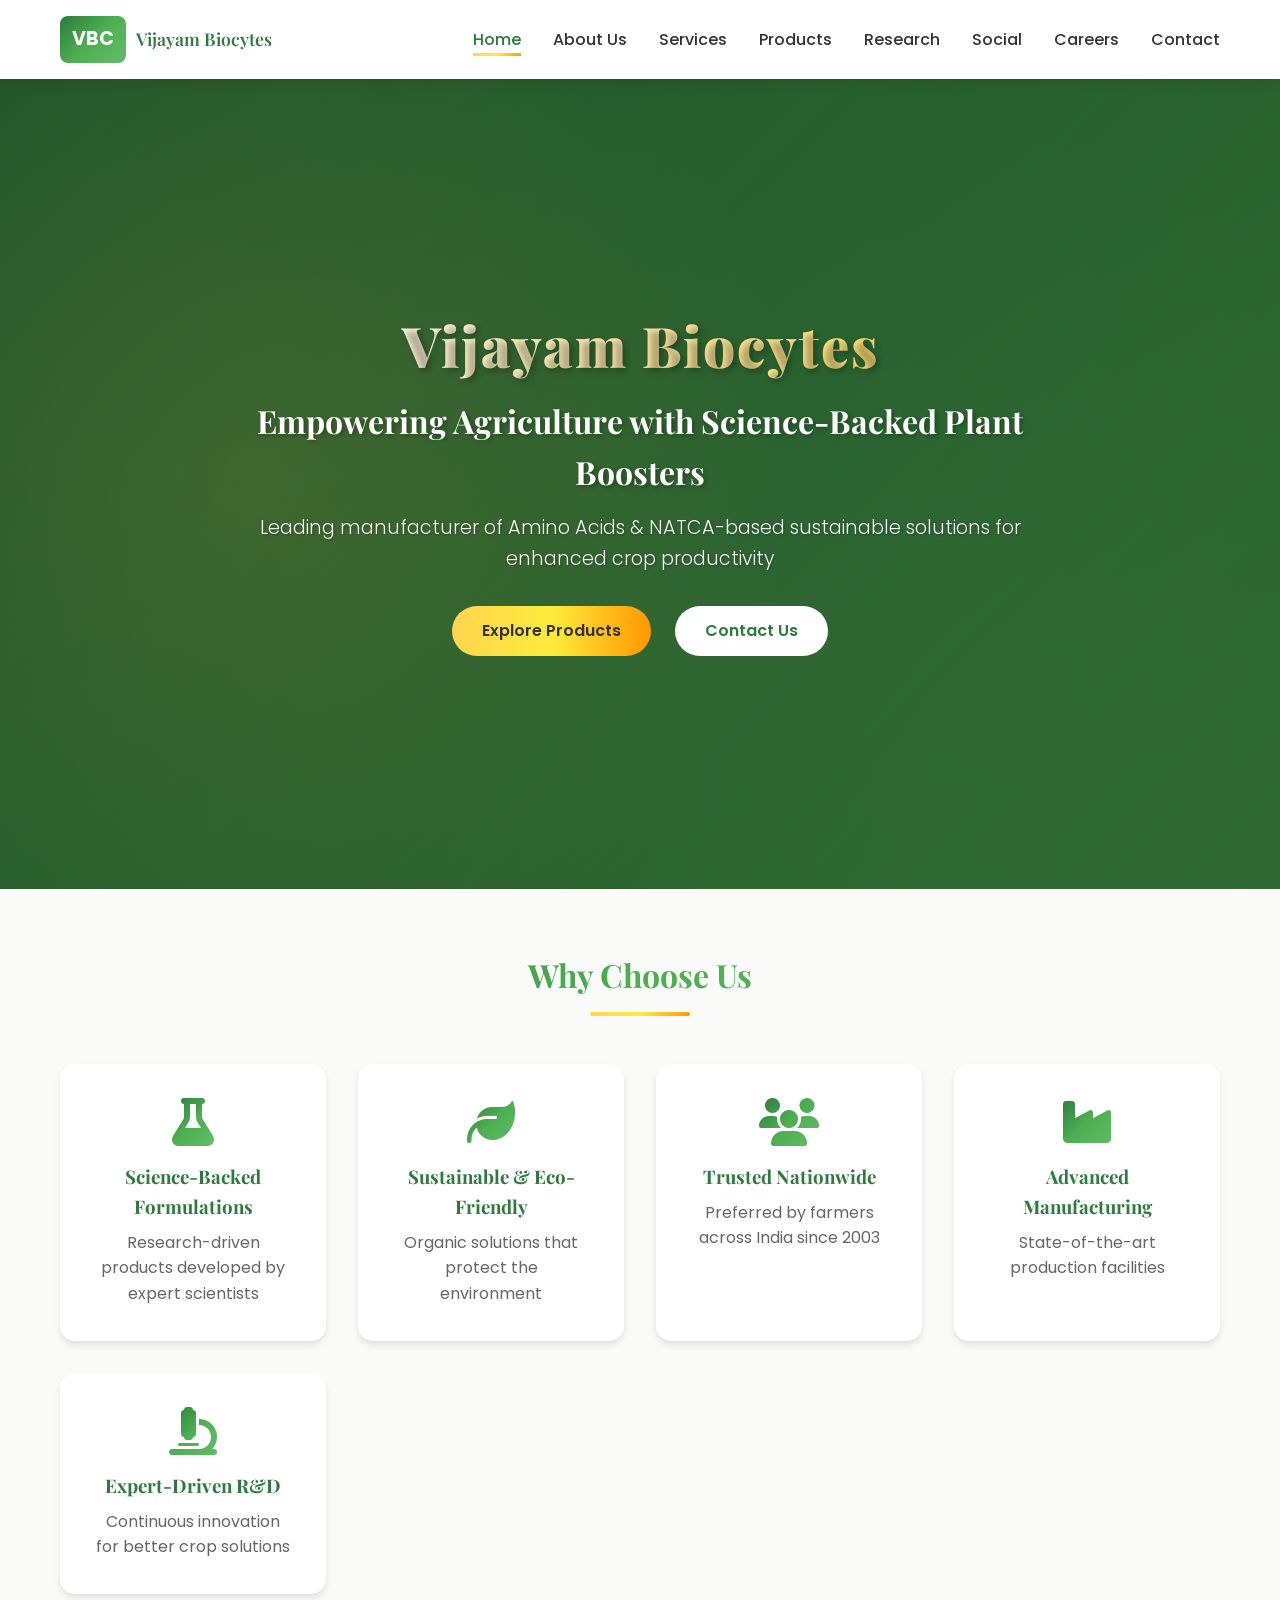
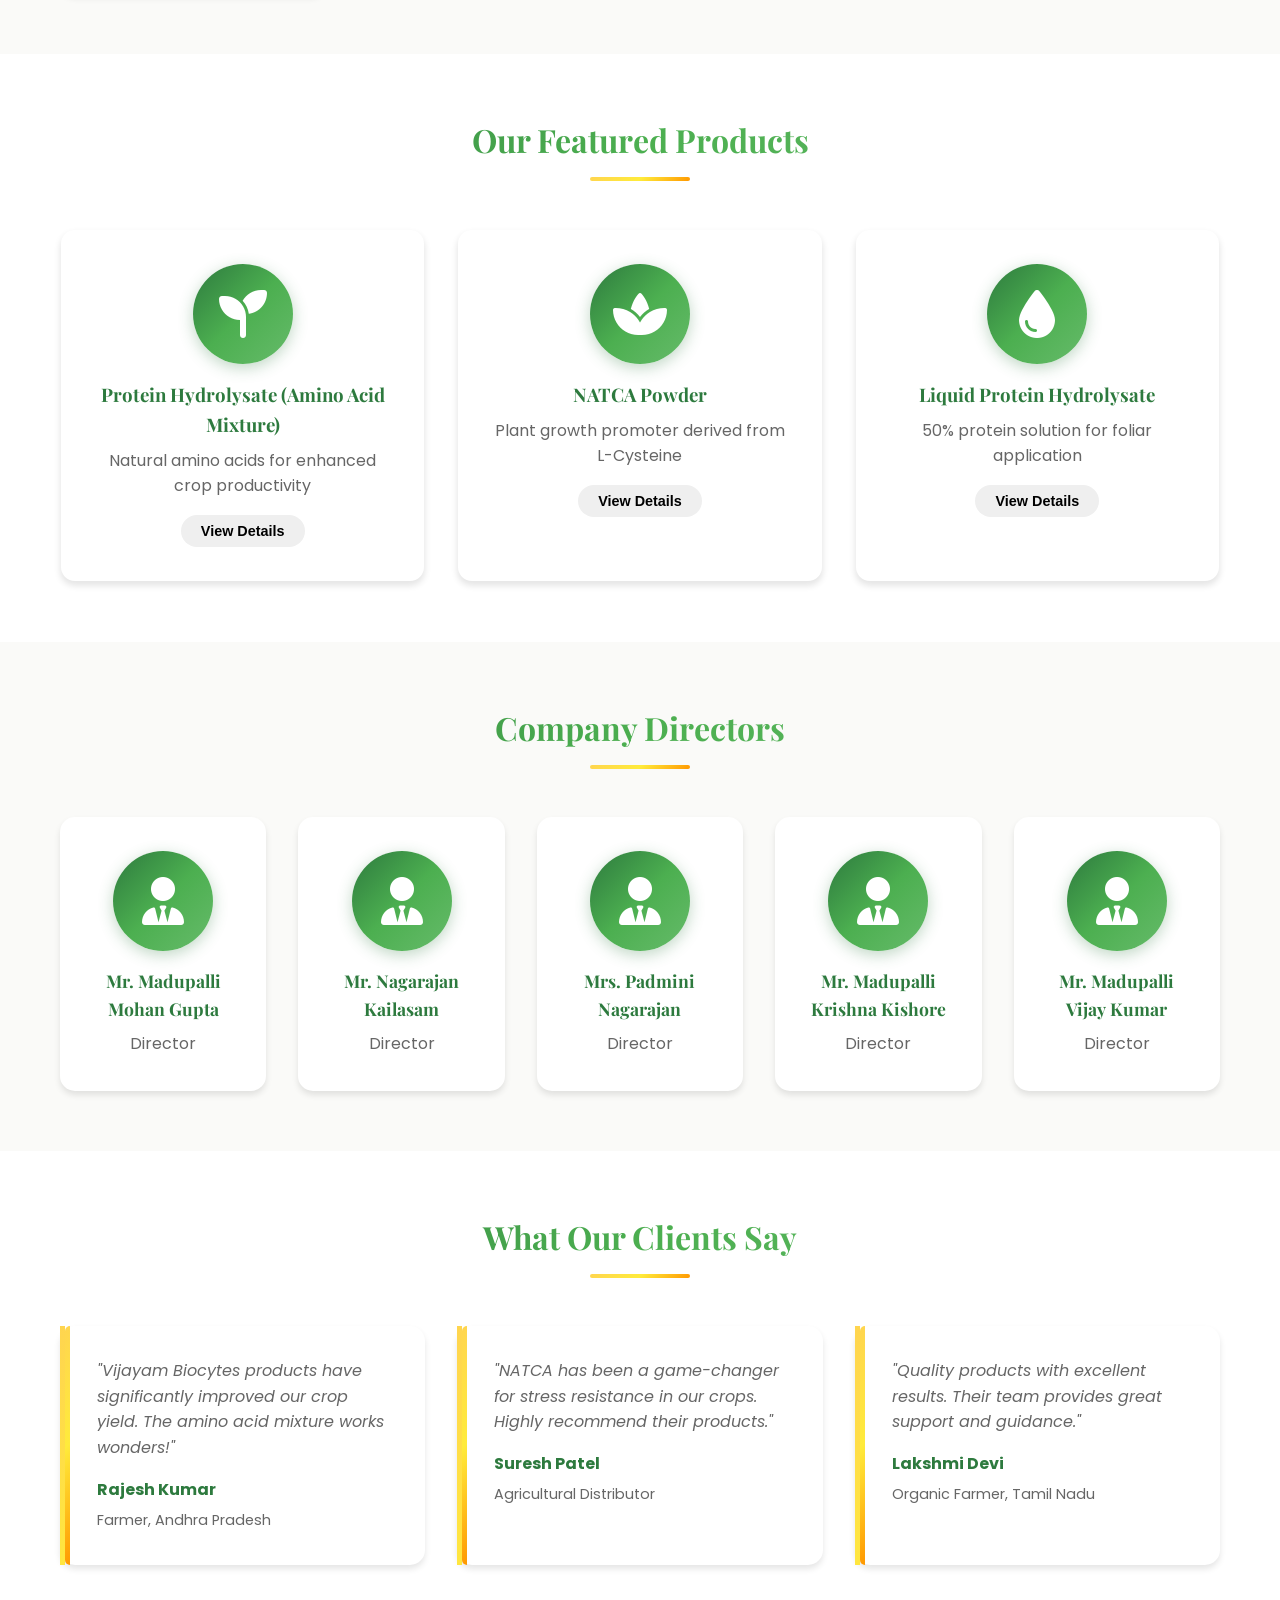
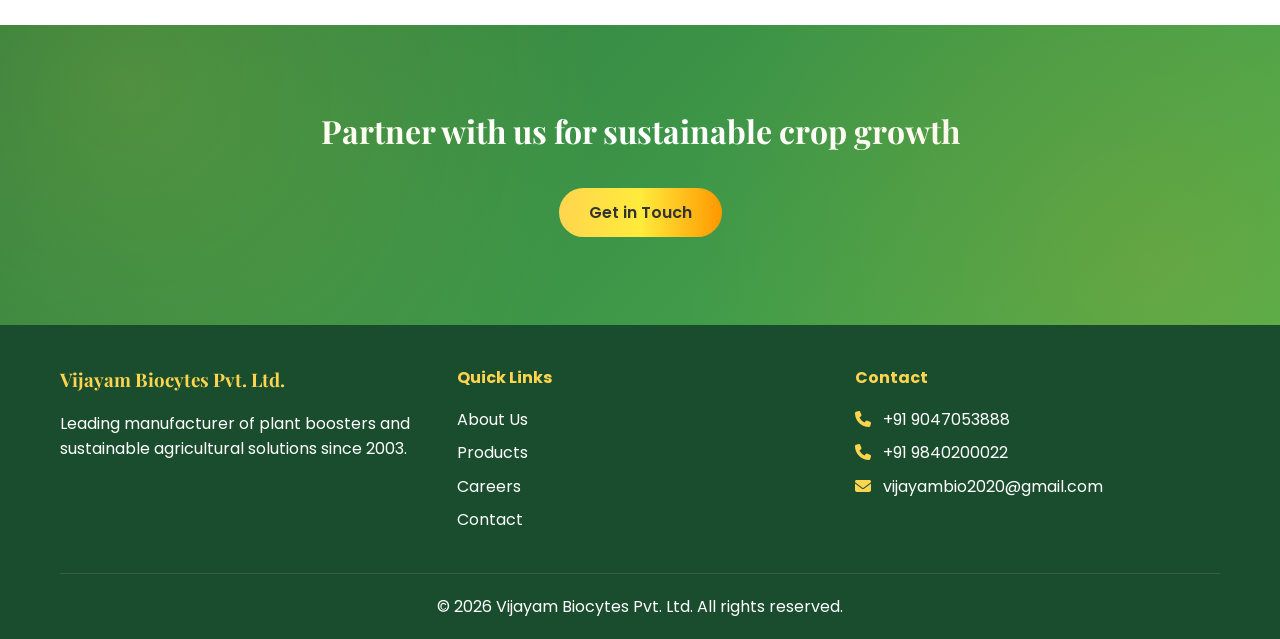
==== index.html @ c3f7f52c "first commit" ====
<!DOCTYPE html>
<html lang="en">
<head>
    <meta charset="UTF-8">
    <meta name="viewport" content="width=device-width, initial-scale=1.0">
    <title>Vijayam Biocytes Pvt. Ltd. - Plant Boosters & Sustainable Agriculture</title>
    <link rel="preconnect" href="https://fonts.googleapis.com">
    <link rel="preconnect" href="https://fonts.gstatic.com" crossorigin>
    <link href="https://fonts.googleapis.com/css2?family=Playfair+Display:wght@700;900&family=Poppins:wght@300;400;500;600;700&display=swap" rel="stylesheet">
    <link rel="stylesheet" href="styles.css">
    <link rel="stylesheet" href="https://cdnjs.cloudflare.com/ajax/libs/font-awesome/6.4.0/css/all.min.css">
</head>
<body>
    <!-- Navigation -->
    <nav class="navbar">
        <div class="container">
            <div class="nav-brand">
                <span class="logo">VBC</span>
                <span class="brand-name">Vijayam Biocytes</span>
            </div>
            <button class="nav-toggle" id="navToggle">
                <i class="fas fa-bars"></i>
            </button>
            <ul class="nav-menu" id="navMenu">
                <li><a href="index.html" class="active">Home</a></li>
                <li><a href="about.html">About Us</a></li>
                <li><a href="services.html">Services</a></li>
                <li><a href="products.html">Products</a></li>
                <li><a href="research.html">Research</a></li>
                <li><a href="social.html">Social</a></li>
                <li><a href="careers.html">Careers</a></li>
                <li><a href="contact.html">Contact</a></li>
            </ul>
        </div>
    </nav>

    <!-- Hero Section -->
    <section class="hero">
        <div class="hero-slider">
            <div class="hero-slide active" style="background-image: url('https://images.unsplash.com/photo-1625246333195-78d9c38ad449?w=1920&q=80');"></div>
            <div class="hero-slide" style="background-image: url('https://images.unsplash.com/photo-1574943320219-553eb213f72d?w=1920&q=80');"></div>
            <div class="hero-slide" style="background-image: url('https://images.unsplash.com/photo-1464226184884-fa280b87c399?w=1920&q=80');"></div>
        </div>
        <div class="hero-overlay"></div>
        <div class="container hero-container">
            <div class="hero-content">
                <h1 class="hero-title">Vijayam Biocytes</h1>
                <h2 class="hero-subtitle">Empowering Agriculture with Science-Backed Plant Boosters</h2>
                <p class="hero-description">Leading manufacturer of Amino Acids & NATCA-based sustainable solutions for enhanced crop productivity</p>
                <div class="hero-buttons">
                    <a href="products.html" class="btn btn-primary">Explore Products</a>
                    <a href="contact.html" class="btn btn-secondary">Contact Us</a>
                </div>
            </div>
        </div>
    </section>

    <!-- Why Choose Us -->
    <section class="why-choose">
        <div class="container">
            <h2 class="section-title">Why Choose Us</h2>
            <div class="cards-grid">
                <div class="card">
                    <i class="fas fa-flask icon"></i>
                    <h3>Science-Backed Formulations</h3>
                    <p>Research-driven products developed by expert scientists</p>
                </div>
                <div class="card">
                    <i class="fas fa-leaf icon"></i>
                    <h3>Sustainable & Eco-Friendly</h3>
                    <p>Organic solutions that protect the environment</p>
                </div>
                <div class="card">
                    <i class="fas fa-users icon"></i>
                    <h3>Trusted Nationwide</h3>
                    <p>Preferred by farmers across India since 2003</p>
                </div>
                <div class="card">
                    <i class="fas fa-industry icon"></i>
                    <h3>Advanced Manufacturing</h3>
                    <p>State-of-the-art production facilities</p>
                </div>
                <div class="card">
                    <i class="fas fa-microscope icon"></i>
                    <h3>Expert-Driven R&D</h3>
                    <p>Continuous innovation for better crop solutions</p>
                </div>
            </div>
        </div>
    </section>

    <!-- Featured Products -->
    <section class="products-section">
        <div class="container">
            <h2 class="section-title">Our Featured Products</h2>
            <div class="products-grid">
                <div class="product-card" onclick="openModal('product1')">
                    <div class="product-image">
                        <i class="fas fa-seedling"></i>
                    </div>
                    <h3>Protein Hydrolysate (Amino Acid Mixture)</h3>
                    <p>Natural amino acids for enhanced crop productivity</p>
                    <button class="btn btn-small">View Details</button>
                </div>
                <div class="product-card" onclick="openModal('product2')">
                    <div class="product-image">
                        <i class="fas fa-spa"></i>
                    </div>
                    <h3>NATCA Powder</h3>
                    <p>Plant growth promoter derived from L-Cysteine</p>
                    <button class="btn btn-small">View Details</button>
                </div>
                <div class="product-card" onclick="openModal('product3')">
                    <div class="product-image">
                        <i class="fas fa-tint"></i>
                    </div>
                    <h3>Liquid Protein Hydrolysate</h3>
                    <p>50% protein solution for foliar application</p>
                    <button class="btn btn-small">View Details</button>
                </div>
            </div>
        </div>
    </section>

    <!-- Directors -->
    <section class="directors-section">
        <div class="container">
            <h2 class="section-title">Company Directors</h2>
            <div class="directors-grid">
                <div class="director-card">
                    <div class="director-image">
                        <i class="fas fa-user-tie"></i>
                    </div>
                    <h3>Mr. Madupalli Mohan Gupta</h3>
                    <p>Director</p>
                </div>
                <div class="director-card">
                    <div class="director-image">
                        <i class="fas fa-user-tie"></i>
                    </div>
                    <h3>Mr. Nagarajan Kailasam</h3>
                    <p>Director</p>
                </div>
                <div class="director-card">
                    <div class="director-image">
                        <i class="fas fa-user-tie"></i>
                    </div>
                    <h3>Mrs. Padmini Nagarajan</h3>
                    <p>Director</p>
                </div>
                <div class="director-card">
                    <div class="director-image">
                        <i class="fas fa-user-tie"></i>
                    </div>
                    <h3>Mr. Madupalli Krishna Kishore</h3>
                    <p>Director</p>
                </div>
                <div class="director-card">
                    <div class="director-image">
                        <i class="fas fa-user-tie"></i>
                    </div>
                    <h3>Mr. Madupalli Vijay Kumar</h3>
                    <p>Director</p>
                </div>
            </div>
        </div>
    </section>

    <!-- Testimonials -->
    <section class="testimonials">
        <div class="container">
            <h2 class="section-title">What Our Clients Say</h2>
            <div class="testimonials-grid">
                <div class="testimonial-card">
                    <p>"Vijayam Biocytes products have significantly improved our crop yield. The amino acid mixture works wonders!"</p>
                    <h4>Rajesh Kumar</h4>
                    <span>Farmer, Andhra Pradesh</span>
                </div>
                <div class="testimonial-card">
                    <p>"NATCA has been a game-changer for stress resistance in our crops. Highly recommend their products."</p>
                    <h4>Suresh Patel</h4>
                    <span>Agricultural Distributor</span>
                </div>
                <div class="testimonial-card">
                    <p>"Quality products with excellent results. Their team provides great support and guidance."</p>
                    <h4>Lakshmi Devi</h4>
                    <span>Organic Farmer, Tamil Nadu</span>
                </div>
            </div>
        </div>
    </section>

    <!-- CTA Section -->
    <section class="cta-section">
        <div class="container">
            <h2>Partner with us for sustainable crop growth</h2>
            <a href="contact.html" class="btn btn-primary">Get in Touch</a>
        </div>
    </section>

    <!-- Footer -->
    <footer class="footer">
        <div class="container">
            <div class="footer-grid">
                <div class="footer-col">
                    <h3>Vijayam Biocytes Pvt. Ltd.</h3>
                    <p>Leading manufacturer of plant boosters and sustainable agricultural solutions since 2003.</p>
                </div>
                <div class="footer-col">
                    <h4>Quick Links</h4>
                    <ul>
                        <li><a href="about.html">About Us</a></li>
                        <li><a href="products.html">Products</a></li>
                        <li><a href="careers.html">Careers</a></li>
                        <li><a href="contact.html">Contact</a></li>
                    </ul>
                </div>
                <div class="footer-col">
                    <h4>Contact</h4>
                    <p><i class="fas fa-phone"></i> +91 9047053888</p>
                    <p><i class="fas fa-phone"></i> +91 9840200022</p>
                    <p><i class="fas fa-envelope"></i> vijayambio2020@gmail.com</p>
                </div>
            </div>
            <div class="footer-bottom">
                <p>&copy; 2026 Vijayam Biocytes Pvt. Ltd. All rights reserved.</p>
            </div>
        </div>
    </footer>

    <!-- Product Modals -->
    <div id="product1" class="modal">
        <div class="modal-content">
            <span class="close" onclick="closeModal('product1')">&times;</span>
            <h2>Protein Hydrolysate (Amino Acid Mixture)</h2>
            <p><strong>Description:</strong> A mixture of amino acids extracted from natural sources that enhances productivity of all crops through foliar spray and drenching application.</p>
            <p><strong>Composition:</strong> Total Dissolved Solids 40-42%, pH 3.5-4.5, Total Organic Carbon 6-7%, Total Nitrogen 6.5-7.0%</p>
            <p><strong>Usage:</strong> Dissolve 5-6 ml in 1 liter of water and apply through spraying or drenching at initial growth, flowering, and fruiting stages.</p>
            <p><strong>Benefits:</strong></p>
            <ul>
                <li>Enhances chlorophyll synthesis</li>
                <li>Makes plants stress resistant</li>
                <li>Promotes flowering & fruit formation</li>
                <li>Helps promoting soil micro flora</li>
            </ul>
        </div>
    </div>

    <div id="product2" class="modal">
        <div class="modal-content">
            <span class="close" onclick="closeModal('product2')">&times;</span>
            <h2>NATCA (N-Acetyl Thiazolidine-4-Carboxylic Acid)</h2>
            <p><strong>Description:</strong> Plant growth promoter derived from sulphur-rich amino acid L-Cysteine, serving as an effective plant growth regulator.</p>
            <p><strong>Composition:</strong> 99% Pure NATCA Powder</p>
            <p><strong>Usage:</strong> Dissolve at 500-1000 ppm and apply through foliar spray or drenching at critical growth stages.</p>
            <p><strong>Benefits:</strong></p>
            <ul>
                <li>Enhances protein synthesis</li>
                <li>Controls stress and promotes fast recovery</li>
                <li>Supports pollination and fruit formation</li>
                <li>Increases resistance to unfavorable climatic conditions</li>
                <li>Supports disease suppression</li>
            </ul>
        </div>
    </div>

    <div id="product3" class="modal">
        <div class="modal-content">
            <span class="close" onclick="closeModal('product3')">&times;</span>
            <h2>Liquid Protein Hydrolysate</h2>
            <p><strong>Description:</strong> 50% protein liquid formulation for easy application and rapid absorption by plants.</p>
            <p><strong>Composition:</strong> 50% Protein concentration</p>
            <p><strong>Usage:</strong> Apply through foliar spray or drip irrigation at recommended dilution rates.</p>
            <p><strong>Benefits:</strong></p>
            <ul>
                <li>Maintains and improves protein synthesis</li>
                <li>Enhances photosynthesis</li>
                <li>Supports stomatal regulation</li>
                <li>Strengthens cell walls</li>
                <li>Supports biomass production and yield</li>
            </ul>
        </div>
    </div>

    <script src="script.js"></script>
</body>
</html>
---- styles.css ----
/* Reset & Base Styles */
* {
    margin: 0;
    padding: 0;
    box-sizing: border-box;
}

:root {
    --primary-green: #2d7a3e;
    --light-green: #4caf50;
    --bright-green: #66bb6a;
    --milky-white: #fafaf8;
    --light-yellow: #ffd54f;
    --bright-yellow: #ffeb3b;
    --orange: #ff9800;
    --dark-text: #333;
    --light-text: #666;
    --shadow: 0 4px 6px rgba(0, 0, 0, 0.1);
    --shadow-hover: 0 8px 20px rgba(0, 0, 0, 0.2);
    --gradient-1: linear-gradient(135deg, #2d7a3e 0%, #4caf50 50%, #66bb6a 100%);
    --gradient-2: linear-gradient(135deg, #ffd54f 0%, #ffeb3b 50%, #ff9800 100%);
    --gradient-3: linear-gradient(135deg, #4caf50 0%, #2d7a3e 100%);
}

body {
    font-family: 'Poppins', 'Segoe UI', Tahoma, Geneva, Verdana, sans-serif;
    line-height: 1.6;
    color: var(--dark-text);
    background: var(--milky-white);
}

h1,
h2,
h3,
.hero-title,
.brand-name {
    font-family: 'Playfair Display', serif;
}

.container {
    max-width: 1200px;
    margin: 0 auto;
    padding: 0 20px;
}

/* Navigation */
.navbar {
    background: white;
    box-shadow: var(--shadow);
    position: sticky;
    top: 0;
    z-index: 1000;
}

.navbar .container {
    display: flex;
    justify-content: space-between;
    align-items: center;
    padding: 1rem 20px;
}

.nav-brand {
    display: flex;
    align-items: center;
    gap: 10px;
}

.logo {
    background: var(--primary-green);
    color: white;
    padding: 8px 12px;
    border-radius: 8px;
    font-weight: bold;
    font-size: 1.2rem;
}

.brand-name {
    font-weight: 600;
    color: var(--primary-green);
    font-size: 1.1rem;
}

.nav-toggle {
    display: none;
    background: none;
    border: none;
    font-size: 1.5rem;
    color: var(--primary-green);
    cursor: pointer;
}

.nav-menu {
    display: flex;
    list-style: none;
    gap: 2rem;
}

.nav-menu a {
    text-decoration: none;
    color: var(--dark-text);
    font-weight: 500;
    transition: color 0.3s;
}

.nav-menu a:hover,
.nav-menu a.active {
    color: var(--primary-green);
}

/* Hero Section */
.hero {
    background: var(--gradient-1);
    color: white;
    padding: 100px 20px;
    text-align: center;
    position: relative;
    overflow: hidden;
}

.hero::before {
    content: '';
    position: absolute;
    top: 0;
    left: 0;
    right: 0;
    bottom: 0;
    background: radial-gradient(circle at 20% 50%, rgba(255, 213, 79, 0.2) 0%, transparent 50%),
        radial-gradient(circle at 80% 80%, rgba(102, 187, 106, 0.2) 0%, transparent 50%);
    pointer-events: none;
}

.hero-content {
    position: relative;
    z-index: 1;
}

.hero-content h1 {
    font-size: 3.5rem;
    margin-bottom: 1rem;
    line-height: 1.2;
}

.hero-content p {
    font-size: 1.2rem;
    margin-bottom: 2rem;
    opacity: 0.95;
}

.hero-buttons {
    display: flex;
    gap: 1rem;
    justify-content: center;
    flex-wrap: wrap;
}

/* Buttons */
.btn {
    padding: 12px 30px;
    border-radius: 25px;
    text-decoration: none;
    font-weight: 600;
    transition: all 0.3s;
    display: inline-block;
    border: none;
    cursor: pointer;
}

.btn-primary {
    background: var(--gradient-2);
    color: var(--dark-text);
    position: relative;
    overflow: hidden;
}

.btn-primary::before {
    content: '';
    position: absolute;
    top: 0;
    left: -100%;
    width: 100%;
    height: 100%;
    background: linear-gradient(90deg, transparent, rgba(255, 255, 255, 0.4), transparent);
    transition: left 0.5s;
}

.btn-primary:hover::before {
    left: 100%;
}

.btn-primary:hover {
    transform: translateY(-3px) scale(1.05);
    box-shadow: 0 10px 25px rgba(255, 152, 0, 0.4);
}

.btn-secondary {
    background: white;
    color: var(--primary-green);
}

.btn-secondary:hover {
    background: var(--milky-white);
    transform: translateY(-2px);
    box-shadow: var(--shadow-hover);
}

.btn-small {
    padding: 8px 20px;
    font-size: 0.9rem;
}

/* Sections */
section {
    padding: 60px 20px;
}

.section-title {
    text-align: center;
    font-size: 2rem;
    color: var(--primary-green);
    margin-bottom: 3rem;
}

/* Cards Grid */
.cards-grid {
    display: grid;
    grid-template-columns: repeat(auto-fit, minmax(250px, 1fr));
    gap: 2rem;
}

.card {
    background: white;
    padding: 2rem;
    border-radius: 15px;
    box-shadow: var(--shadow);
    text-align: center;
    transition: all 0.4s ease;
    border: 2px solid transparent;
    position: relative;
    overflow: hidden;
}

.card::before {
    content: '';
    position: absolute;
    top: 0;
    left: 0;
    right: 0;
    bottom: 0;
    border-radius: 15px;
    padding: 2px;
    background: var(--gradient-1);
    -webkit-mask: linear-gradient(#fff 0 0) content-box, linear-gradient(#fff 0 0);
    -webkit-mask-composite: xor;
    mask-composite: exclude;
    opacity: 0;
    transition: opacity 0.4s;
}

.card:hover {
    transform: translateY(-8px) scale(1.02);
    box-shadow: 0 12px 30px rgba(45, 122, 62, 0.3);
}

.card:hover::before {
    opacity: 1;
}

.card .icon {
    font-size: 3rem;
    background: var(--gradient-1);
    -webkit-background-clip: text;
    -webkit-text-fill-color: transparent;
    background-clip: text;
    margin-bottom: 1rem;
    transition: transform 0.3s;
}

.card:hover .icon {
    transform: scale(1.2) rotate(5deg);
}

.card h3 {
    color: var(--primary-green);
    margin-bottom: 0.5rem;
}

.card p {
    color: var(--light-text);
}

/* Products */
.products-section {
    background: white;
}

.products-grid {
    display: grid;
    grid-template-columns: repeat(auto-fit, minmax(280px, 1fr));
    gap: 2rem;
}

.product-card {
    background: white;
    border-radius: 15px;
    padding: 2rem;
    text-align: center;
    box-shadow: var(--shadow);
    transition: all 0.4s ease;
    cursor: pointer;
    border: 3px solid transparent;
    background-clip: padding-box;
    position: relative;
}

.product-card::before {
    content: '';
    position: absolute;
    top: -3px;
    left: -3px;
    right: -3px;
    bottom: -3px;
    background: var(--gradient-2);
    border-radius: 15px;
    z-index: -1;
    opacity: 0;
    transition: opacity 0.4s;
}

.product-card:hover {
    transform: translateY(-10px) scale(1.03);
    box-shadow: 0 15px 35px rgba(255, 152, 0, 0.4);
}

.product-card:hover::before {
    opacity: 1;
}

.product-image {
    width: 100px;
    height: 100px;
    margin: 0 auto 1rem;
    background: var(--gradient-1);
    border-radius: 50%;
    display: flex;
    align-items: center;
    justify-content: center;
    transition: all 0.4s ease;
    box-shadow: 0 4px 15px rgba(45, 122, 62, 0.3);
}

.product-card:hover .product-image {
    transform: rotate(360deg) scale(1.1);
    box-shadow: 0 8px 25px rgba(45, 122, 62, 0.5);
}

.product-image i {
    font-size: 3rem;
    color: white;
}

.product-card h3 {
    color: var(--primary-green);
    margin-bottom: 0.5rem;
}

.product-card p {
    color: var(--light-text);
    margin-bottom: 1rem;
}

/* Directors */
.directors-grid {
    display: grid;
    grid-template-columns: repeat(auto-fit, minmax(200px, 1fr));
    gap: 2rem;
}

.director-card {
    background: white;
    padding: 2rem;
    border-radius: 15px;
    box-shadow: var(--shadow);
    text-align: center;
    transition: transform 0.3s;
}

.director-card:hover {
    transform: translateY(-5px);
}

.director-image {
    width: 100px;
    height: 100px;
    margin: 0 auto 1rem;
    background: var(--light-green);
    border-radius: 50%;
    display: flex;
    align-items: center;
    justify-content: center;
}

.director-image i {
    font-size: 3rem;
    color: white;
}

.director-card h3 {
    color: var(--primary-green);
    font-size: 1.1rem;
    margin-bottom: 0.5rem;
}

.director-card p {
    color: var(--light-text);
}

/* Testimonials */
.testimonials {
    background: white;
}

.testimonials-grid {
    display: grid;
    grid-template-columns: repeat(auto-fit, minmax(280px, 1fr));
    gap: 2rem;
}

.testimonial-card {
    background: white;
    padding: 2rem;
    border-radius: 15px;
    box-shadow: var(--shadow);
    border-left: 5px solid transparent;
    border-image: var(--gradient-2);
    border-image-slice: 1;
    transition: all 0.4s ease;
    position: relative;
}

.testimonial-card::before {
    content: '';
    position: absolute;
    left: 0;
    top: 0;
    bottom: 0;
    width: 5px;
    background: var(--gradient-2);
    border-radius: 15px 0 0 15px;
}

.testimonial-card:hover {
    transform: translateX(10px);
    box-shadow: 0 10px 30px rgba(255, 152, 0, 0.3);
}

.testimonial-card p {
    font-style: italic;
    color: var(--light-text);
    margin-bottom: 1rem;
}

.testimonial-card h4 {
    color: var(--primary-green);
    margin-bottom: 0.3rem;
}

.testimonial-card span {
    color: var(--light-text);
    font-size: 0.9rem;
}

/* CTA Section */
.cta-section {
    background: var(--gradient-1);
    color: white;
    text-align: center;
    padding: 80px 20px;
    position: relative;
    overflow: hidden;
}

.cta-section::before {
    content: '';
    position: absolute;
    top: 0;
    left: 0;
    right: 0;
    bottom: 0;
    background:
        radial-gradient(circle at 10% 20%, rgba(255, 235, 59, 0.15) 0%, transparent 40%),
        radial-gradient(circle at 90% 80%, rgba(255, 152, 0, 0.15) 0%, transparent 40%);
}

.cta-section h2 {
    font-size: 2rem;
    margin-bottom: 2rem;
}

/* Footer */
.footer {
    background: #1a4d2e;
    color: white;
    padding: 40px 20px 20px;
}

.footer-grid {
    display: grid;
    grid-template-columns: repeat(auto-fit, minmax(250px, 1fr));
    gap: 2rem;
    margin-bottom: 2rem;
}

.footer-col h3,
.footer-col h4 {
    margin-bottom: 1rem;
    color: var(--light-yellow);
}

.footer-col ul {
    list-style: none;
}

.footer-col ul li {
    margin-bottom: 0.5rem;
}

.footer-col a {
    color: white;
    text-decoration: none;
    transition: color 0.3s;
}

.footer-col a:hover {
    color: var(--light-yellow);
}

.footer-col p {
    margin-bottom: 0.5rem;
}

.footer-col i {
    margin-right: 8px;
    color: var(--light-yellow);
}

.footer-bottom {
    text-align: center;
    padding-top: 20px;
    border-top: 1px solid rgba(255, 255, 255, 0.1);
}

/* Modal */
.modal {
    display: none;
    position: fixed;
    z-index: 2000;
    left: 0;
    top: 0;
    width: 100%;
    height: 100%;
    background: rgba(0, 0, 0, 0.7);
    overflow: auto;
}

.modal-content {
    background: white;
    margin: 5% auto;
    padding: 2rem;
    border-radius: 15px;
    max-width: 600px;
    position: relative;
    animation: slideDown 0.3s;
}

@keyframes slideDown {
    from {
        transform: translateY(-50px);
        opacity: 0;
    }

    to {
        transform: translateY(0);
        opacity: 1;
    }
}

.close {
    position: absolute;
    right: 20px;
    top: 15px;
    font-size: 2rem;
    cursor: pointer;
    color: var(--light-text);
}

.close:hover {
    color: var(--primary-green);
}

.modal-content h2 {
    color: var(--primary-green);
    margin-bottom: 1rem;
}

.modal-content p {
    margin-bottom: 1rem;
    line-height: 1.8;
}

.modal-content ul {
    margin-left: 20px;
    margin-bottom: 1rem;
}

.modal-content ul li {
    margin-bottom: 0.5rem;
    color: var(--light-text);
}

/* Responsive */
@media (max-width: 768px) {
    .nav-toggle {
        display: block;
    }

    .nav-menu {
        position: absolute;
        top: 100%;
        left: 0;
        right: 0;
        background: white;
        flex-direction: column;
        padding: 1rem;
        box-shadow: var(--shadow);
        display: none;
    }

    .nav-menu.active {
        display: flex;
    }

    .hero-content h1 {
        font-size: 1.8rem;
    }

    .hero-content p {
        font-size: 1rem;
    }

    .section-title {
        font-size: 1.5rem;
    }

    .cards-grid,
    .products-grid,
    .directors-grid,
    .testimonials-grid {
        grid-template-columns: 1fr;
    }
}

/* Page Header */
.page-header {
    background: var(--gradient-1);
    color: white;
    padding: 80px 20px 60px;
    text-align: center;
    position: relative;
    overflow: hidden;
}

.page-header::before {
    content: '';
    position: absolute;
    top: -50%;
    right: -10%;
    width: 300px;
    height: 300px;
    background: radial-gradient(circle, rgba(255, 235, 59, 0.3) 0%, transparent 70%);
    border-radius: 50%;
}

.page-header::after {
    content: '';
    position: absolute;
    bottom: -30%;
    left: -5%;
    width: 250px;
    height: 250px;
    background: radial-gradient(circle, rgba(102, 187, 106, 0.3) 0%, transparent 70%);
    border-radius: 50%;
}

.page-header h1 {
    font-size: 2.5rem;
    margin-bottom: 0.5rem;
}

.page-header p {
    font-size: 1.1rem;
    opacity: 0.95;
}

/* About Page */
.about-content {
    padding: 60px 20px;
}

.about-grid {
    display: grid;
    grid-template-columns: 1fr 2fr;
    gap: 3rem;
    align-items: center;
}

.about-image {
    width: 200px;
    height: 200px;
    background: var(--light-green);
    border-radius: 50%;
    display: flex;
    align-items: center;
    justify-content: center;
    margin: 0 auto;
}

.about-image i {
    font-size: 5rem;
    color: white;
}

.about-text h2 {
    color: var(--primary-green);
    margin-bottom: 1rem;
}

.about-text p {
    margin-bottom: 1rem;
    line-height: 1.8;
    color: var(--light-text);
}

/* Mission Vision */
.mission-vision {
    background: white;
    padding: 60px 20px;
}

.mv-grid {
    display: grid;
    grid-template-columns: repeat(auto-fit, minmax(400px, 1fr));
    gap: 2rem;
}

.mv-card {
    background: var(--milky-white);
    padding: 2rem;
    border-radius: 15px;
    box-shadow: var(--shadow);
}

.mv-card .icon {
    font-size: 3rem;
    color: var(--primary-green);
    margin-bottom: 1rem;
}

.mv-card h3 {
    color: var(--primary-green);
    margin-bottom: 1rem;
    font-size: 1.5rem;
}

.mv-card p {
    color: var(--light-text);
    line-height: 1.8;
}

/* Core Values */
.core-values {
    padding: 60px 20px;
}

.values-grid {
    display: grid;
    grid-template-columns: repeat(auto-fit, minmax(200px, 1fr));
    gap: 2rem;
}

.value-card {
    background: white;
    padding: 2rem;
    border-radius: 15px;
    box-shadow: var(--shadow);
    text-align: center;
    transition: transform 0.3s;
}

.value-card:hover {
    transform: translateY(-5px);
}

.value-card .icon {
    font-size: 2.5rem;
    color: var(--light-yellow);
    margin-bottom: 1rem;
}

.value-card h3 {
    color: var(--primary-green);
    margin-bottom: 0.5rem;
}

.value-card p {
    color: var(--light-text);
    font-size: 0.9rem;
}

/* Certifications */
.certifications {
    background: white;
    padding: 60px 20px;
}

.cert-grid {
    display: grid;
    grid-template-columns: repeat(auto-fit, minmax(200px, 1fr));
    gap: 2rem;
}

.cert-card {
    background: white;
    padding: 3rem 2rem;
    border-radius: 15px;
    box-shadow: var(--shadow);
    text-align: center;
    cursor: pointer;
    transition: all 0.4s ease;
    border: 3px solid transparent;
    position: relative;
    overflow: hidden;
}

.cert-card::before {
    content: '';
    position: absolute;
    top: -3px;
    left: -3px;
    right: -3px;
    bottom: -3px;
    background: var(--gradient-2);
    border-radius: 15px;
    z-index: -1;
    opacity: 0;
    transition: opacity 0.4s;
}

.cert-card::after {
    content: '';
    position: absolute;
    top: 50%;
    left: 50%;
    width: 0;
    height: 0;
    background: radial-gradient(circle, rgba(255, 235, 59, 0.3) 0%, transparent 70%);
    border-radius: 50%;
    transform: translate(-50%, -50%);
    transition: width 0.6s, height 0.6s;
}

.cert-card:hover {
    transform: translateY(-10px) scale(1.05);
    box-shadow: 0 15px 40px rgba(255, 152, 0, 0.4);
}

.cert-card:hover::before {
    opacity: 1;
}

.cert-card:hover::after {
    width: 300px;
    height: 300px;
}

.cert-card i {
    font-size: 4rem;
    background: var(--gradient-2);
    -webkit-background-clip: text;
    -webkit-text-fill-color: transparent;
    background-clip: text;
    margin-bottom: 1rem;
    transition: transform 0.4s;
    position: relative;
    z-index: 1;
}

.cert-card:hover i {
    transform: scale(1.2) rotate(10deg);
}

.cert-card p {
    color: var(--primary-green);
    font-weight: 600;
    position: relative;
    z-index: 1;
}

/* Services Page */
.services-section {
    padding: 60px 20px;
}

.services-grid {
    display: grid;
    grid-template-columns: repeat(auto-fit, minmax(300px, 1fr));
    gap: 2rem;
}

.service-card {
    background: white;
    padding: 2rem;
    border-radius: 15px;
    box-shadow: var(--shadow);
    transition: transform 0.3s, box-shadow 0.3s;
}

.service-card:hover {
    transform: translateY(-5px);
    box-shadow: var(--shadow-hover);
}

.service-card .icon {
    font-size: 3rem;
    color: var(--primary-green);
    margin-bottom: 1rem;
}

.service-card h3 {
    color: var(--primary-green);
    margin-bottom: 1rem;
}

.service-card p {
    color: var(--light-text);
    line-height: 1.8;
}

/* Service Features */
.service-features {
    background: white;
    padding: 60px 20px;
}

.features-grid {
    display: grid;
    grid-template-columns: repeat(auto-fit, minmax(300px, 1fr));
    gap: 1.5rem;
}

.feature-item {
    display: flex;
    align-items: center;
    gap: 1rem;
    background: var(--milky-white);
    padding: 1.5rem;
    border-radius: 10px;
    box-shadow: var(--shadow);
}

.feature-item i {
    font-size: 1.5rem;
    color: var(--light-green);
}

.feature-item p {
    color: var(--dark-text);
    margin: 0;
}

/* Production Capacity */
.production-capacity {
    background: white;
    padding: 60px 20px;
}

.capacity-grid {
    display: grid;
    grid-template-columns: repeat(auto-fit, minmax(300px, 1fr));
    gap: 2rem;
}

.capacity-card {
    background: var(--milky-white);
    padding: 2rem;
    border-radius: 15px;
    box-shadow: var(--shadow);
    text-align: center;
}

.capacity-card .icon {
    font-size: 3rem;
    color: var(--primary-green);
    margin-bottom: 1rem;
}

.capacity-card h3 {
    color: var(--primary-green);
    margin-bottom: 1rem;
}

.capacity-card p {
    color: var(--light-text);
    font-weight: 600;
}

/* Research Page */
.research-intro,
.social-intro,
.careers-intro {
    padding: 60px 20px;
    background: white;
}

.intro-content {
    max-width: 900px;
    margin: 0 auto;
    text-align: center;
}

.intro-content h2 {
    color: var(--primary-green);
    margin-bottom: 1rem;
    font-size: 2rem;
}

.intro-content p {
    color: var(--light-text);
    line-height: 1.8;
    margin-bottom: 1rem;
}

/* Research Areas */
.research-areas,
.initiatives {
    padding: 60px 20px;
}

.research-grid,
.initiatives-grid {
    display: grid;
    grid-template-columns: repeat(auto-fit, minmax(300px, 1fr));
    gap: 2rem;
}

.research-card,
.initiative-card {
    background: white;
    padding: 2rem;
    border-radius: 15px;
    box-shadow: var(--shadow);
    transition: transform 0.3s;
}

.research-card:hover,
.initiative-card:hover {
    transform: translateY(-5px);
}

.research-card .icon,
.initiative-card .icon {
    font-size: 3rem;
    color: var(--primary-green);
    margin-bottom: 1rem;
}

.research-card h3,
.initiative-card h3 {
    color: var(--primary-green);
    margin-bottom: 1rem;
}

.research-card p,
.initiative-card p {
    color: var(--light-text);
    line-height: 1.8;
}

/* Manufacturing Research */
.manufacturing-research {
    background: white;
    padding: 60px 20px;
}

.manufacturing-grid {
    display: grid;
    grid-template-columns: repeat(auto-fit, minmax(400px, 1fr));
    gap: 2rem;
}

.manufacturing-card {
    background: var(--milky-white);
    padding: 2rem;
    border-radius: 15px;
    box-shadow: var(--shadow);
}

.manufacturing-card .icon {
    font-size: 3rem;
    color: var(--primary-green);
    margin-bottom: 1rem;
}

.manufacturing-card h3 {
    color: var(--primary-green);
    margin-bottom: 1rem;
}

.manufacturing-card p {
    color: var(--light-text);
    line-height: 1.8;
    margin-bottom: 1rem;
}

/* Research Benefits */
.research-benefits {
    padding: 60px 20px;
}

.benefits-list {
    display: grid;
    grid-template-columns: repeat(auto-fit, minmax(350px, 1fr));
    gap: 1rem;
    max-width: 1000px;
    margin: 0 auto;
}

.benefit-item {
    display: flex;
    align-items: center;
    gap: 1rem;
    background: white;
    padding: 1rem;
    border-radius: 10px;
    box-shadow: var(--shadow);
}

.benefit-item i {
    font-size: 1.5rem;
    color: var(--light-green);
    flex-shrink: 0;
}

.benefit-item p {
    color: var(--dark-text);
    margin: 0;
}

/* Social Page */
.csr-section {
    background: white;
    padding: 60px 20px;
}

.csr-content {
    max-width: 900px;
    margin: 0 auto;
    text-align: center;
}

.csr-content p {
    color: var(--light-text);
    line-height: 1.8;
    font-size: 1.1rem;
}

/* Social Media */
.social-media {
    background: white;
    padding: 60px 20px;
    text-align: center;
}

.social-text {
    color: var(--light-text);
    margin-bottom: 2rem;
    font-size: 1.1rem;
}

.social-buttons {
    display: flex;
    flex-wrap: wrap;
    gap: 1.5rem;
    justify-content: center;
}

.social-btn {
    display: flex;
    align-items: center;
    gap: 10px;
    padding: 12px 25px;
    border-radius: 25px;
    text-decoration: none;
    color: white;
    font-weight: 600;
    transition: transform 0.3s, box-shadow 0.3s;
}

.social-btn:hover {
    transform: translateY(-3px);
    box-shadow: var(--shadow-hover);
}

.social-btn.facebook {
    background: #1877f2;
}

.social-btn.instagram {
    background: linear-gradient(45deg, #f09433 0%, #e6683c 25%, #dc2743 50%, #cc2366 75%, #bc1888 100%);
}

.social-btn.linkedin {
    background: #0077b5;
}

.social-btn.youtube {
    background: #ff0000;
}

.social-btn i {
    font-size: 1.2rem;
}

/* Impact Stories */
.impact-stories {
    padding: 60px 20px;
}

.stories-grid {
    display: grid;
    grid-template-columns: repeat(auto-fit, minmax(300px, 1fr));
    gap: 2rem;
}

.story-card {
    background: white;
    padding: 2rem;
    border-radius: 15px;
    box-shadow: var(--shadow);
    border-left: 4px solid var(--primary-green);
}

.story-card p {
    font-style: italic;
    color: var(--light-text);
    margin-bottom: 1rem;
    line-height: 1.8;
}

.story-card h4 {
    color: var(--primary-green);
    margin-bottom: 0.3rem;
}

.story-card span {
    color: var(--light-text);
    font-size: 0.9rem;
}

/* Careers Page */
.why-join {
    background: white;
    padding: 60px 20px;
}

/* Job Openings */
.job-openings {
    padding: 60px 20px;
}

.jobs-grid {
    display: grid;
    grid-template-columns: repeat(auto-fit, minmax(300px, 1fr));
    gap: 2rem;
}

.job-card {
    background: white;
    padding: 2rem;
    border-radius: 15px;
    box-shadow: var(--shadow);
    transition: transform 0.3s, box-shadow 0.3s;
}

.job-card:hover {
    transform: translateY(-5px);
    box-shadow: var(--shadow-hover);
}

.job-card h3 {
    color: var(--primary-green);
    margin-bottom: 1rem;
}

.job-location {
    color: var(--light-text);
    margin-bottom: 1rem;
    display: flex;
    align-items: center;
    gap: 5px;
}

.job-location i {
    color: var(--primary-green);
}

.job-description {
    color: var(--light-text);
    line-height: 1.8;
    margin-bottom: 1.5rem;
}

/* Contact Page */
.contact-section {
    padding: 60px 20px;
}

.contact-grid {
    display: grid;
    grid-template-columns: 1fr 1fr;
    gap: 3rem;
}

.contact-info h2,
.contact-form-container h2 {
    color: var(--primary-green);
    margin-bottom: 1.5rem;
}

.contact-info>p {
    color: var(--light-text);
    line-height: 1.8;
    margin-bottom: 2rem;
}

.info-item {
    display: flex;
    gap: 1rem;
    margin-bottom: 2rem;
}

.info-item i {
    font-size: 1.5rem;
    color: var(--primary-green);
    margin-top: 5px;
}

.info-item h4 {
    color: var(--primary-green);
    margin-bottom: 0.5rem;
}

.info-item p {
    color: var(--light-text);
    line-height: 1.8;
}

/* Contact Form */
.contact-form {
    display: flex;
    flex-direction: column;
    gap: 1.5rem;
}

.form-group {
    display: flex;
    flex-direction: column;
}

.form-group label {
    color: var(--dark-text);
    font-weight: 600;
    margin-bottom: 0.5rem;
}

.form-group input,
.form-group textarea {
    padding: 12px;
    border: 2px solid #e0e0e0;
    border-radius: 8px;
    font-family: inherit;
    font-size: 1rem;
    transition: border-color 0.3s;
}

.form-group input:focus,
.form-group textarea:focus {
    outline: none;
    border-color: var(--primary-green);
}

.form-group textarea {
    resize: vertical;
}

/* Map Section */
.map-section {
    background: white;
    padding: 60px 20px;
}

.map-container {
    max-width: 1000px;
    margin: 0 auto;
    box-shadow: var(--shadow);
    border-radius: 15px;
    overflow: hidden;
}

/* Responsive Adjustments */
@media (max-width: 768px) {

    .about-grid,
    .contact-grid {
        grid-template-columns: 1fr;
    }

    .mv-grid {
        grid-template-columns: 1fr;
    }

    .page-header h1 {
        font-size: 1.8rem;
    }

    .social-buttons {
        flex-direction: column;
        align-items: stretch;
    }

    .social-btn {
        justify-content: center;
    }

    .benefits-list {
        grid-template-columns: 1fr;
    }

    .manufacturing-grid {
        grid-template-columns: 1fr;
    }
}

@media (max-width: 480px) {
    .hero-buttons {
        flex-direction: column;
        width: 100%;
    }

    .hero-buttons .btn {
        width: 100%;
    }
}


/* Certificate Modal Styles */
.cert-modal-content {
    max-width: 900px;
    padding: 1rem;
}

.cert-image-container {
    width: 100%;
    text-align: center;
    user-select: none;
    -webkit-user-select: none;
    -moz-user-select: none;
    -ms-user-select: none;
}

.cert-image {
    max-width: 100%;
    height: auto;
    border-radius: 10px;
    box-shadow: 0 8px 25px rgba(0, 0, 0, 0.2);
    pointer-events: none;
    user-select: none;
    -webkit-user-drag: none;
    -webkit-user-select: none;
    -moz-user-select: none;
    -ms-user-select: none;
}

/* Prevent right-click and selection on certificate */
.cert-image-container::before {
    content: '';
    position: absolute;
    top: 0;
    left: 0;
    right: 0;
    bottom: 0;
    z-index: 1;
}

/* Director Card Enhancements */
.director-card {
    background: white;
    padding: 2rem;
    border-radius: 15px;
    box-shadow: var(--shadow);
    text-align: center;
    transition: all 0.4s ease;
    border: 2px solid transparent;
    position: relative;
    overflow: hidden;
}

.director-card::before {
    content: '';
    position: absolute;
    top: 0;
    left: 0;
    right: 0;
    bottom: 0;
    background: var(--gradient-3);
    opacity: 0;
    transition: opacity 0.4s;
    border-radius: 15px;
}

.director-card:hover {
    transform: translateY(-8px) scale(1.03);
    box-shadow: 0 12px 30px rgba(45, 122, 62, 0.3);
}

.director-card:hover::before {
    opacity: 0.05;
}

.director-image {
    width: 100px;
    height: 100px;
    margin: 0 auto 1rem;
    background: var(--gradient-1);
    border-radius: 50%;
    display: flex;
    align-items: center;
    justify-content: center;
    transition: all 0.4s ease;
    box-shadow: 0 4px 15px rgba(45, 122, 62, 0.3);
    position: relative;
    z-index: 1;
}

.director-card:hover .director-image {
    transform: scale(1.1);
    box-shadow: 0 8px 25px rgba(45, 122, 62, 0.5);
}

.director-image i {
    font-size: 3rem;
    color: white;
}

.director-card h3,
.director-card p {
    position: relative;
    z-index: 1;
}

/* Service Card Enhancements */
.service-card {
    background: white;
    padding: 2rem;
    border-radius: 15px;
    box-shadow: var(--shadow);
    transition: all 0.4s ease;
    border: 2px solid transparent;
    position: relative;
    overflow: hidden;
}

.service-card::before {
    content: '';
    position: absolute;
    top: 0;
    left: 0;
    width: 5px;
    height: 0;
    background: var(--gradient-2);
    transition: height 0.4s ease;
}

.service-card:hover {
    transform: translateY(-8px);
    box-shadow: 0 12px 30px rgba(255, 152, 0, 0.3);
    border-color: var(--orange);
}

.service-card:hover::before {
    height: 100%;
}

.service-card .icon {
    font-size: 3rem;
    background: var(--gradient-1);
    -webkit-background-clip: text;
    -webkit-text-fill-color: transparent;
    background-clip: text;
    margin-bottom: 1rem;
    transition: transform 0.3s;
}

.service-card:hover .icon {
    transform: scale(1.15) rotate(-5deg);
}

/* Research Card Enhancements */
.research-card,
.initiative-card {
    background: white;
    padding: 2rem;
    border-radius: 15px;
    box-shadow: var(--shadow);
    transition: all 0.4s ease;
    border-top: 4px solid transparent;
    position: relative;
}

.research-card::before,
.initiative-card::before {
    content: '';
    position: absolute;
    top: 0;
    left: 0;
    right: 0;
    height: 4px;
    background: var(--gradient-2);
    border-radius: 15px 15px 0 0;
    transform: scaleX(0);
    transition: transform 0.4s ease;
}

.research-card:hover,
.initiative-card:hover {
    transform: translateY(-8px);
    box-shadow: 0 12px 30px rgba(45, 122, 62, 0.3);
}

.research-card:hover::before,
.initiative-card:hover::before {
    transform: scaleX(1);
}

.research-card .icon,
.initiative-card .icon {
    font-size: 3rem;
    background: var(--gradient-1);
    -webkit-background-clip: text;
    -webkit-text-fill-color: transparent;
    background-clip: text;
    margin-bottom: 1rem;
    transition: transform 0.3s;
}

.research-card:hover .icon,
.initiative-card:hover .icon {
    transform: scale(1.2);
}

/* Job Card Enhancements */
.job-card {
    background: white;
    padding: 2rem;
    border-radius: 15px;
    box-shadow: var(--shadow);
    transition: all 0.4s ease;
    border-left: 5px solid transparent;
    position: relative;
}

.job-card::before {
    content: '';
    position: absolute;
    left: 0;
    top: 0;
    bottom: 0;
    width: 5px;
    background: var(--gradient-2);
    border-radius: 15px 0 0 15px;
    transform: scaleY(0);
    transition: transform 0.4s ease;
}

.job-card:hover {
    transform: translateX(10px) translateY(-5px);
    box-shadow: 0 12px 30px rgba(255, 152, 0, 0.3);
}

.job-card:hover::before {
    transform: scaleY(1);
}

/* Story Card Enhancements */
.story-card {
    background: white;
    padding: 2rem;
    border-radius: 15px;
    box-shadow: var(--shadow);
    border-left: 5px solid transparent;
    position: relative;
    transition: all 0.4s ease;
}

.story-card::before {
    content: '';
    position: absolute;
    left: 0;
    top: 0;
    bottom: 0;
    width: 5px;
    background: var(--gradient-1);
    border-radius: 15px 0 0 15px;
}

.story-card:hover {
    transform: translateX(10px);
    box-shadow: 0 10px 30px rgba(45, 122, 62, 0.3);
}

/* Social Button Enhancements */
.social-btn {
    display: flex;
    align-items: center;
    gap: 10px;
    padding: 12px 25px;
    border-radius: 25px;
    text-decoration: none;
    color: white;
    font-weight: 600;
    transition: all 0.4s ease;
    position: relative;
    overflow: hidden;
}

.social-btn::before {
    content: '';
    position: absolute;
    top: 50%;
    left: 50%;
    width: 0;
    height: 0;
    background: rgba(255, 255, 255, 0.3);
    border-radius: 50%;
    transform: translate(-50%, -50%);
    transition: width 0.6s, height 0.6s;
}

.social-btn:hover::before {
    width: 300px;
    height: 300px;
}

.social-btn:hover {
    transform: translateY(-5px) scale(1.05);
    box-shadow: 0 10px 25px rgba(0, 0, 0, 0.3);
}

.social-btn i {
    font-size: 1.2rem;
    position: relative;
    z-index: 1;
}

.social-btn span {
    position: relative;
    z-index: 1;
}

/* Feature Item Enhancements */
.feature-item {
    display: flex;
    align-items: center;
    gap: 1rem;
    background: white;
    padding: 1.5rem;
    border-radius: 10px;
    box-shadow: var(--shadow);
    transition: all 0.3s ease;
    border-left: 4px solid transparent;
}

.feature-item:hover {
    transform: translateX(10px);
    box-shadow: 0 8px 20px rgba(76, 175, 80, 0.3);
    border-left-color: var(--light-green);
}

.feature-item i {
    font-size: 1.5rem;
    color: var(--light-green);
    transition: transform 0.3s;
}

.feature-item:hover i {
    transform: scale(1.3) rotate(10deg);
}

/* Benefit Item Enhancements */
.benefit-item {
    display: flex;
    align-items: center;
    gap: 1rem;
    background: white;
    padding: 1rem;
    border-radius: 10px;
    box-shadow: var(--shadow);
    transition: all 0.3s ease;
}

.benefit-item:hover {
    transform: translateX(8px);
    box-shadow: 0 8px 20px rgba(76, 175, 80, 0.3);
}

.benefit-item i {
    font-size: 1.5rem;
    background: var(--gradient-1);
    -webkit-background-clip: text;
    -webkit-text-fill-color: transparent;
    background-clip: text;
    flex-shrink: 0;
    transition: transform 0.3s;
}

.benefit-item:hover i {
    transform: scale(1.3);
}

/* Navbar Enhancement */
.navbar {
    background: white;
    box-shadow: 0 2px 15px rgba(0, 0, 0, 0.1);
    position: sticky;
    top: 0;
    z-index: 1000;
}

.nav-menu a {
    text-decoration: none;
    color: var(--dark-text);
    font-weight: 500;
    transition: all 0.3s;
    position: relative;
    padding-bottom: 5px;
}

.nav-menu a::after {
    content: '';
    position: absolute;
    bottom: 0;
    left: 0;
    width: 0;
    height: 3px;
    background: var(--gradient-2);
    transition: width 0.3s ease;
}

.nav-menu a:hover::after,
.nav-menu a.active::after {
    width: 100%;
}

.nav-menu a:hover,
.nav-menu a.active {
    color: var(--primary-green);
}

/* Logo Enhancement */
.logo {
    background: var(--gradient-1);
    color: white;
    padding: 8px 12px;
    border-radius: 8px;
    font-weight: bold;
    font-size: 1.2rem;
    transition: all 0.3s ease;
}

.logo:hover {
    transform: scale(1.1) rotate(-5deg);
    box-shadow: 0 4px 15px rgba(45, 122, 62, 0.4);
}

/* Section Title Enhancement */
.section-title {
    text-align: center;
    font-size: 2rem;
    background: var(--gradient-1);
    -webkit-background-clip: text;
    -webkit-text-fill-color: transparent;
    background-clip: text;
    margin-bottom: 3rem;
    position: relative;
    padding-bottom: 1rem;
}

.section-title::after {
    content: '';
    position: absolute;
    bottom: 0;
    left: 50%;
    transform: translateX(-50%);
    width: 100px;
    height: 4px;
    background: var(--gradient-2);
    border-radius: 2px;
}


/* Watermark Overlay for Certificate */
.watermark-overlay {
    position: absolute;
    top: 50%;
    left: 50%;
    transform: translate(-50%, -50%) rotate(-45deg);
    font-size: 2rem;
    font-weight: bold;
    color: rgba(45, 122, 62, 0.15);
    pointer-events: none;
    user-select: none;
    white-space: nowrap;
    z-index: 10;
    text-shadow: 2px 2px 4px rgba(0, 0, 0, 0.1);
}

/* Additional protection styles */
.cert-image-container {
    position: relative;
}

/* Disable text selection on certificate modal */
.cert-modal-content * {
    user-select: none;
    -webkit-user-select: none;
    -moz-user-select: none;
    -ms-user-select: none;
}

/* Animated gradient backgrounds */
@keyframes gradientShift {
    0% {
        background-position: 0% 50%;
    }

    50% {
        background-position: 100% 50%;
    }

    100% {
        background-position: 0% 50%;
    }
}

.hero,
.page-header,
.cta-section {
    background-size: 200% 200%;
    animation: gradientShift 15s ease infinite;
}

/* Pulse animation for icons */
@keyframes pulse {

    0%,
    100% {
        transform: scale(1);
    }

    50% {
        transform: scale(1.05);
    }
}

.card:hover .icon,
.service-card:hover .icon,
.research-card:hover .icon {
    animation: pulse 1s ease-in-out infinite;
}

/* Shimmer effect for buttons */
@keyframes shimmer {
    0% {
        background-position: -1000px 0;
    }

    100% {
        background-position: 1000px 0;
    }
}

.btn-primary {
    background-image: linear-gradient(90deg,
            #ffd54f 0%,
            #ffeb3b 25%,
            #ff9800 50%,
            #ffeb3b 75%,
            #ffd54f 100%);
    background-size: 200% auto;
    animation: shimmer 3s linear infinite;
}

/* Floating animation for product images */
@keyframes float {

    0%,
    100% {
        transform: translateY(0);
    }

    50% {
        transform: translateY(-10px);
    }
}

.product-image {
    animation: float 3s ease-in-out infinite;
}

.product-card:hover .product-image {
    animation: none;
}


/* Certificate Preview Image in Card */
.cert-preview-image {
    width: 100%;
    height: 200px;
    margin-bottom: 1rem;
    border-radius: 10px;
    overflow: hidden;
    box-shadow: 0 4px 15px rgba(0, 0, 0, 0.2);
    position: relative;
    z-index: 1;
}

.cert-preview-image img {
    width: 100%;
    height: 100%;
    object-fit: cover;
    transition: transform 0.4s ease;
    pointer-events: none;
    user-select: none;
}

.cert-card:hover .cert-preview-image img {
    transform: scale(1.1);
}

/* Hero Section with Slider */
.hero {
    position: relative;
    height: 90vh;
    min-height: 600px;
    display: flex;
    align-items: center;
    justify-content: center;
    overflow: hidden;
}

.hero-slider {
    position: absolute;
    top: 0;
    left: 0;
    width: 100%;
    height: 100%;
    z-index: 0;
}

.hero-slide {
    position: absolute;
    top: 0;
    left: 0;
    width: 100%;
    height: 100%;
    background-size: cover;
    background-position: center;
    opacity: 0;
    transition: opacity 2s ease-in-out;
}

.hero-slide.active {
    opacity: 1;
}

.hero-overlay {
    position: absolute;
    top: 0;
    left: 0;
    width: 100%;
    height: 100%;
    background: linear-gradient(135deg, rgba(0, 0, 0, 0.3) 0%, rgba(0, 0, 0, 0.4) 100%);
    z-index: 1;
}

.hero-container {
    position: relative;
    z-index: 2;
    height: 100%;
    display: flex;
    align-items: center;
    justify-content: center;
}

.hero-content {
    text-align: center;
    color: white;
    max-width: 900px;
    padding: 2rem;
    animation: fadeInUp 1s ease-out;
}

@keyframes fadeInUp {
    from {
        opacity: 0;
        transform: translateY(30px);
    }

    to {
        opacity: 1;
        transform: translateY(0);
    }
}

.hero-title {
    font-family: 'Playfair Display', serif;
    font-size: 5rem;
    font-weight: 900;
    margin-bottom: 1rem;
    line-height: 1.1;
    text-shadow: 3px 3px 6px rgba(0, 0, 0, 0.3);
    letter-spacing: 2px;
    background: linear-gradient(to right, #ffffff, #ffd54f, #ffffff);
    background-size: 200% auto;
    -webkit-background-clip: text;
    -webkit-text-fill-color: transparent;
    background-clip: text;
    animation: shimmerText 3s ease-in-out infinite;
}

@keyframes shimmerText {

    0%,
    100% {
        background-position: 0% 50%;
    }

    50% {
        background-position: 100% 50%;
    }
}

.hero-subtitle {
    font-family: 'Playfair Display', serif;
    font-size: 2rem;
    font-weight: 700;
    margin-bottom: 1rem;
    text-shadow: 2px 2px 4px rgba(0, 0, 0, 0.3);
}

.hero-description {
    font-size: 1.3rem;
    margin-bottom: 2.5rem;
    opacity: 0.95;
    text-shadow: 1px 1px 3px rgba(0, 0, 0, 0.3);
    font-weight: 300;
}

.hero-buttons {
    display: flex;
    gap: 1.5rem;
    justify-content: center;
    flex-wrap: wrap;
}

/* Responsive Hero */
@media (max-width: 768px) {
    .hero {
        height: 100vh;
    }

    .hero-title {
        font-size: 3rem;
    }

    .hero-subtitle {
        font-size: 1.5rem;
    }

    .hero-description {
        font-size: 1.1rem;
    }
}

@media (max-width: 480px) {
    .hero-title {
        font-size: 2.5rem;
    }

    .hero-subtitle {
        font-size: 1.2rem;
    }

    .hero-description {
        font-size: 1rem;
    }
}
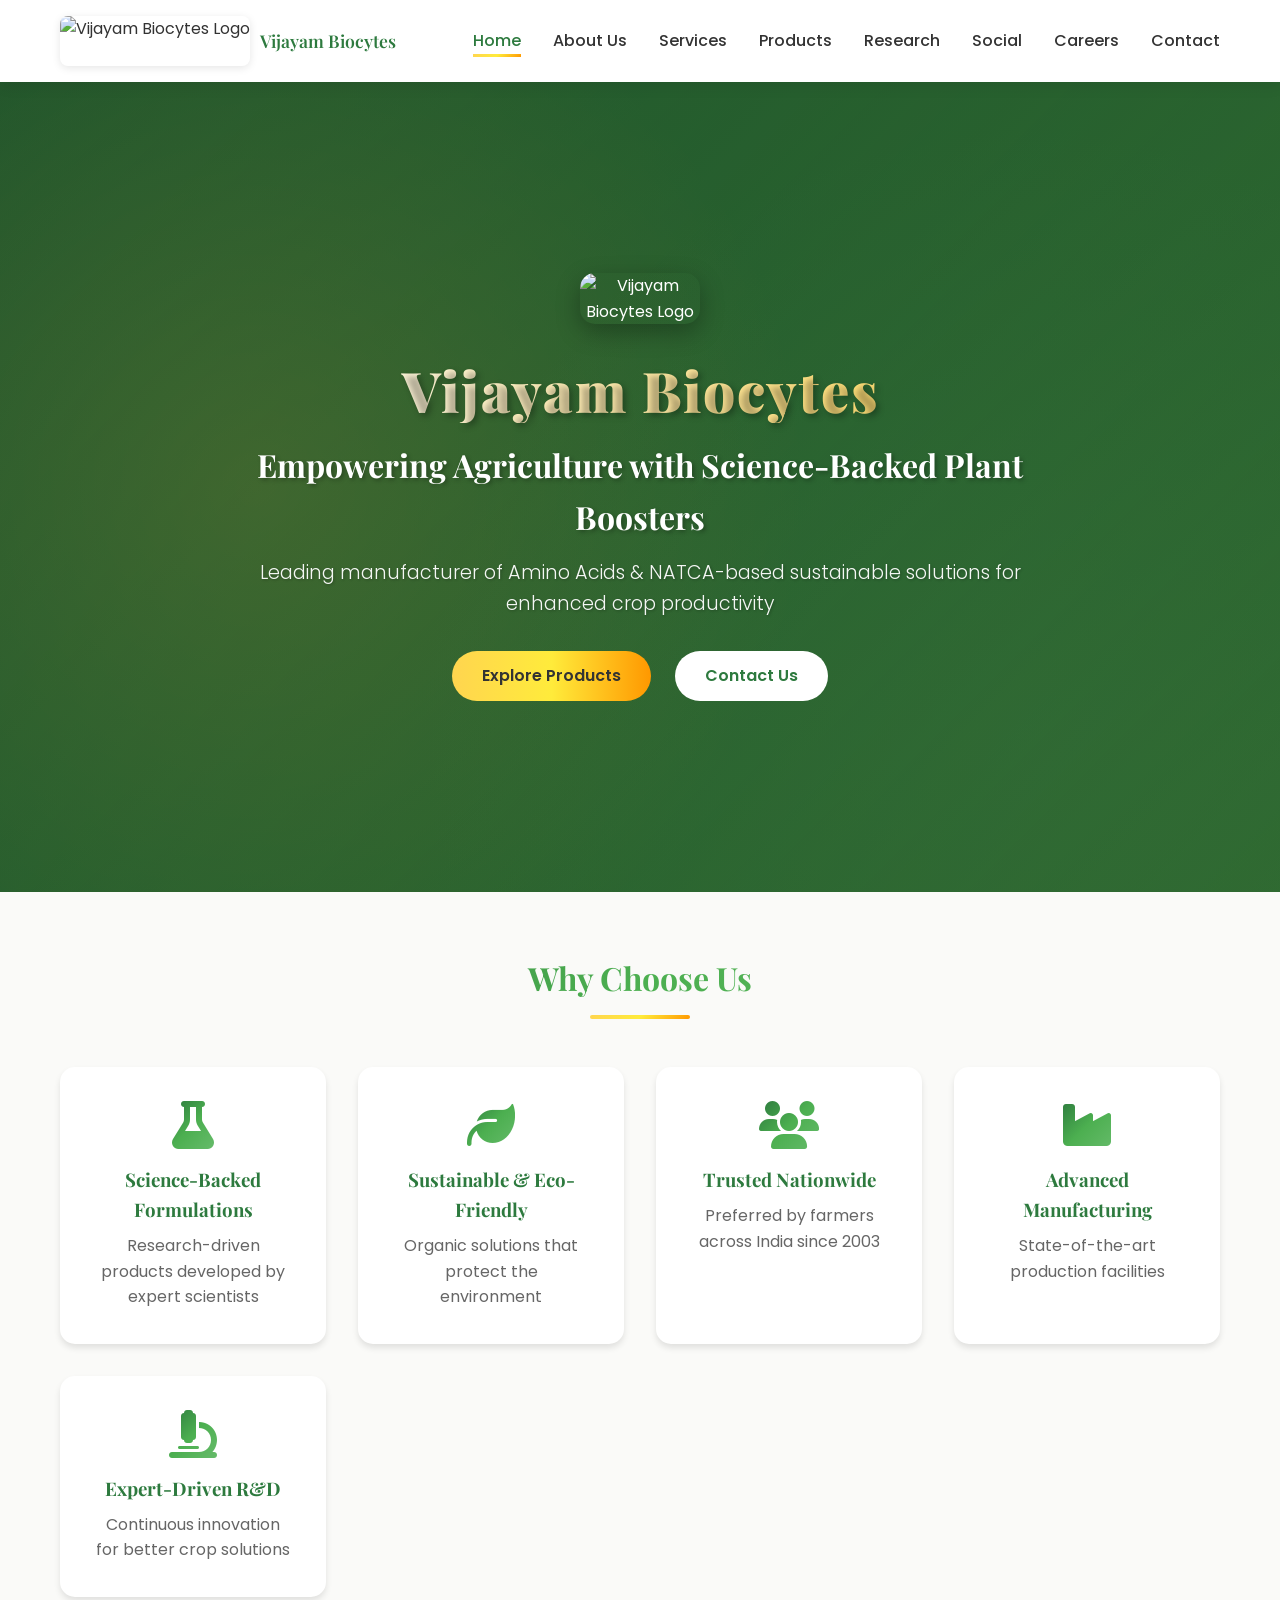
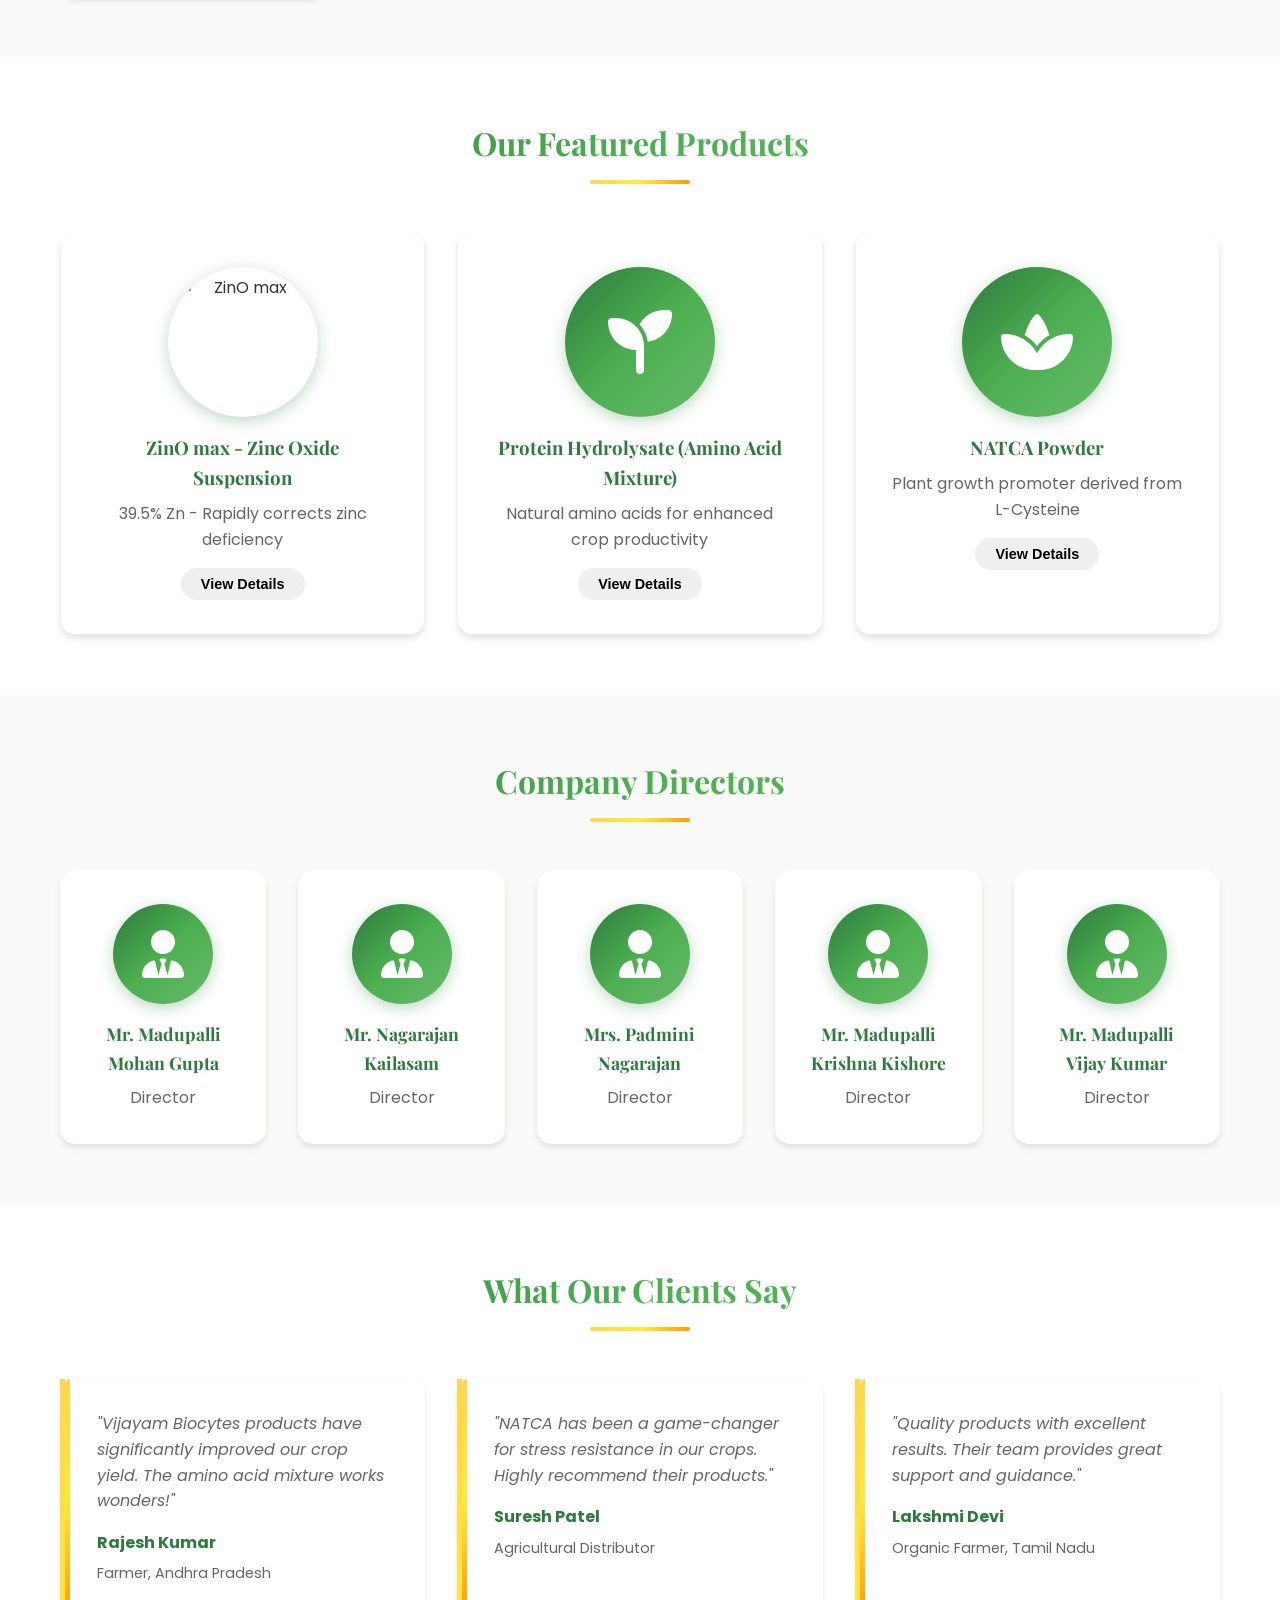
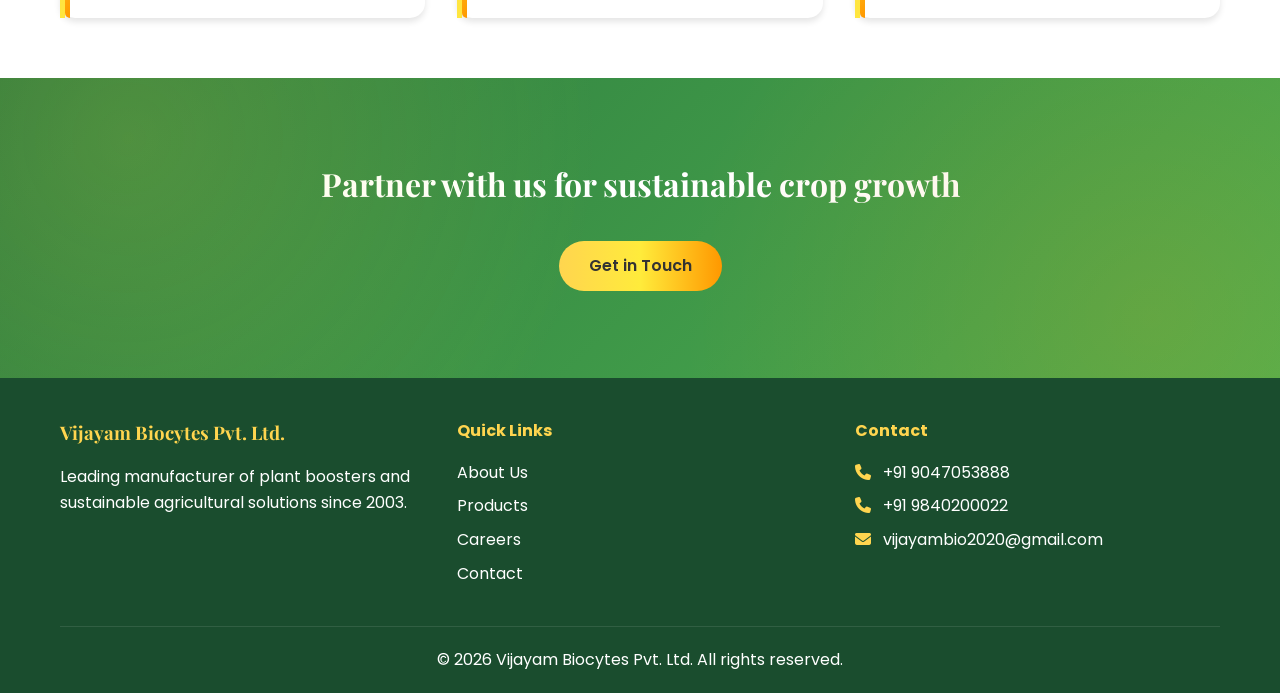
==== commit 7d6517d0: "hshs" ====
--- a/index.html
+++ b/index.html
@@ -1,21 +1,26 @@
 <!DOCTYPE html>
 <html lang="en">
+
 <head>
     <meta charset="UTF-8">
     <meta name="viewport" content="width=device-width, initial-scale=1.0">
     <title>Vijayam Biocytes Pvt. Ltd. - Plant Boosters & Sustainable Agriculture</title>
     <link rel="preconnect" href="https://fonts.googleapis.com">
     <link rel="preconnect" href="https://fonts.gstatic.com" crossorigin>
-    <link href="https://fonts.googleapis.com/css2?family=Playfair+Display:wght@700;900&family=Poppins:wght@300;400;500;600;700&display=swap" rel="stylesheet">
+    <link
+        href="https://fonts.googleapis.com/css2?family=Playfair+Display:wght@700;900&family=Poppins:wght@300;400;500;600;700&display=swap"
+        rel="stylesheet">
     <link rel="stylesheet" href="styles.css">
     <link rel="stylesheet" href="https://cdnjs.cloudflare.com/ajax/libs/font-awesome/6.4.0/css/all.min.css">
 </head>
+
 <body>
     <!-- Navigation -->
     <nav class="navbar">
         <div class="container">
             <div class="nav-brand">
-                <span class="logo">VBC</span>
+                <img src="https://i.ibb.co/W44vB99T/Screenshot-2026-02-27-143550.png" alt="Vijayam Biocytes Logo"
+                    class="logo-img">
                 <span class="brand-name">Vijayam Biocytes</span>
             </div>
             <button class="nav-toggle" id="navToggle">
@@ -37,16 +42,25 @@
     <!-- Hero Section -->
     <section class="hero">
         <div class="hero-slider">
-            <div class="hero-slide active" style="background-image: url('https://images.unsplash.com/photo-1625246333195-78d9c38ad449?w=1920&q=80');"></div>
-            <div class="hero-slide" style="background-image: url('https://images.unsplash.com/photo-1574943320219-553eb213f72d?w=1920&q=80');"></div>
-            <div class="hero-slide" style="background-image: url('https://images.unsplash.com/photo-1464226184884-fa280b87c399?w=1920&q=80');"></div>
+            <div class="hero-slide active"
+                style="background-image: url('https://images.unsplash.com/photo-1625246333195-78d9c38ad449?w=1920&q=80');">
+            </div>
+            <div class="hero-slide"
+                style="background-image: url('https://images.unsplash.com/photo-1574943320219-553eb213f72d?w=1920&q=80');">
+            </div>
+            <div class="hero-slide"
+                style="background-image: url('https://images.unsplash.com/photo-1464226184884-fa280b87c399?w=1920&q=80');">
+            </div>
         </div>
         <div class="hero-overlay"></div>
         <div class="container hero-container">
             <div class="hero-content">
+                <img src="https://i.ibb.co/W44vB99T/Screenshot-2026-02-27-143550.png" alt="Vijayam Biocytes Logo"
+                    class="hero-logo">
                 <h1 class="hero-title">Vijayam Biocytes</h1>
                 <h2 class="hero-subtitle">Empowering Agriculture with Science-Backed Plant Boosters</h2>
-                <p class="hero-description">Leading manufacturer of Amino Acids & NATCA-based sustainable solutions for enhanced crop productivity</p>
+                <p class="hero-description">Leading manufacturer of Amino Acids & NATCA-based sustainable solutions for
+                    enhanced crop productivity</p>
                 <div class="hero-buttons">
                     <a href="products.html" class="btn btn-primary">Explore Products</a>
                     <a href="contact.html" class="btn btn-secondary">Contact Us</a>
@@ -94,6 +108,14 @@
         <div class="container">
             <h2 class="section-title">Our Featured Products</h2>
             <div class="products-grid">
+                <div class="product-card" onclick="openModal('product0')">
+                    <div class="product-image-photo">
+                        <img src="https://i.ibb.co/G3thrXpc/Whats-App-Image-2026-02-27-at-13-19-36.jpg" alt="ZinO max">
+                    </div>
+                    <h3>ZinO max - Zinc Oxide Suspension</h3>
+                    <p>39.5% Zn - Rapidly corrects zinc deficiency</p>
+                    <button class="btn btn-small">View Details</button>
+                </div>
                 <div class="product-card" onclick="openModal('product1')">
                     <div class="product-image">
                         <i class="fas fa-seedling"></i>
@@ -110,14 +132,6 @@
                     <p>Plant growth promoter derived from L-Cysteine</p>
                     <button class="btn btn-small">View Details</button>
                 </div>
-                <div class="product-card" onclick="openModal('product3')">
-                    <div class="product-image">
-                        <i class="fas fa-tint"></i>
-                    </div>
-                    <h3>Liquid Protein Hydrolysate</h3>
-                    <p>50% protein solution for foliar application</p>
-                    <button class="btn btn-small">View Details</button>
-                </div>
             </div>
         </div>
     </section>
@@ -172,12 +186,14 @@
             <h2 class="section-title">What Our Clients Say</h2>
             <div class="testimonials-grid">
                 <div class="testimonial-card">
-                    <p>"Vijayam Biocytes products have significantly improved our crop yield. The amino acid mixture works wonders!"</p>
+                    <p>"Vijayam Biocytes products have significantly improved our crop yield. The amino acid mixture
+                        works wonders!"</p>
                     <h4>Rajesh Kumar</h4>
                     <span>Farmer, Andhra Pradesh</span>
                 </div>
                 <div class="testimonial-card">
-                    <p>"NATCA has been a game-changer for stress resistance in our crops. Highly recommend their products."</p>
+                    <p>"NATCA has been a game-changer for stress resistance in our crops. Highly recommend their
+                        products."</p>
                     <h4>Suresh Patel</h4>
                     <span>Agricultural Distributor</span>
                 </div>
@@ -229,13 +245,72 @@
     </footer>
 
     <!-- Product Modals -->
+    <div id="product0" class="modal">
+        <div class="modal-content">
+            <span class="close" onclick="closeModal('product0')">&times;</span>
+            <h2>ZinO max – Zinc Oxide Suspension Concentrate (39.5% Zn)</h2>
+            <p><strong>Description:</strong> ZinO max is a high-quality Zinc Oxide Suspension Concentrate containing
+                39.5% elemental Zinc (Zn). It is specially formulated to quickly correct zinc deficiency in crops and
+                improve overall plant growth and yield.</p>
+
+            <p><strong>Product Specifications:</strong></p>
+            <ul>
+                <li>Composition: Zinc Oxide Suspension Concentrate</li>
+                <li>Zinc Content: 39.5% Zn</li>
+                <li>Application Method: Foliar Spray (suitable for all crops)</li>
+                <li>Recommended Dosage: 120 ml per acre</li>
+                <li>Pack Size: 120 ml</li>
+            </ul>
+
+            <p><strong>Key Benefits:</strong></p>
+            <ul>
+                <li><strong>Rapidly Corrects Zinc Deficiency:</strong> Effectively treats zinc deficiency symptoms such
+                    as yellowing leaves and stunted growth</li>
+                <li><strong>Enhances Nutrient Uptake (N & P):</strong> Improves absorption of essential nutrients like
+                    Nitrogen and Phosphorus</li>
+                <li><strong>Promotes Strong Root Development:</strong> Encourages deeper and healthier root systems for
+                    better nutrient absorption</li>
+                <li><strong>Boosts Flowering & Fruiting:</strong> Supports improved flower formation and fruit
+                    development</li>
+                <li><strong>Improves Photosynthesis:</strong> Maintains healthy green leaves and enhances energy
+                    production in plants</li>
+                <li><strong>Reduces Biotic & Abiotic Stress:</strong> Helps crops tolerate pest attacks, diseases, and
+                    environmental stress</li>
+                <li><strong>Increases Yield & Crop Quality:</strong> Leads to higher productivity and better
+                    market-quality produce</li>
+            </ul>
+
+            <p><strong>Suitable Crops:</strong></p>
+            <ul>
+                <li>Cereals (Wheat, Rice, Maize)</li>
+                <li>Pulses</li>
+                <li>Oilseeds</li>
+                <li>Fruits & Vegetables</li>
+                <li>Cotton</li>
+                <li>Plantation Crops</li>
+                <li>Horticultural Crops</li>
+            </ul>
+
+            <p><strong>Application Instructions:</strong></p>
+            <ul>
+                <li>Mix 120 ml per acre in the recommended quantity of water</li>
+                <li>Spray evenly on crop foliage</li>
+                <li>Apply during the early morning or late evening for best results</li>
+                <li>Avoid spraying during extreme heat or rainfall</li>
+            </ul>
+        </div>
+    </div>
+
     <div id="product1" class="modal">
         <div class="modal-content">
             <span class="close" onclick="closeModal('product1')">&times;</span>
             <h2>Protein Hydrolysate (Amino Acid Mixture)</h2>
-            <p><strong>Description:</strong> A mixture of amino acids extracted from natural sources that enhances productivity of all crops through foliar spray and drenching application.</p>
-            <p><strong>Composition:</strong> Total Dissolved Solids 40-42%, pH 3.5-4.5, Total Organic Carbon 6-7%, Total Nitrogen 6.5-7.0%</p>
-            <p><strong>Usage:</strong> Dissolve 5-6 ml in 1 liter of water and apply through spraying or drenching at initial growth, flowering, and fruiting stages.</p>
+            <p><strong>Description:</strong> A mixture of amino acids extracted from natural sources that enhances
+                productivity of all crops through foliar spray and drenching application.</p>
+            <p><strong>Composition:</strong> Total Dissolved Solids 40-42%, pH 3.5-4.5, Total Organic Carbon 6-7%, Total
+                Nitrogen 6.5-7.0%</p>
+            <p><strong>Usage:</strong> Dissolve 5-6 ml in 1 liter of water and apply through spraying or drenching at
+                initial growth, flowering, and fruiting stages.</p>
             <p><strong>Benefits:</strong></p>
             <ul>
                 <li>Enhances chlorophyll synthesis</li>
@@ -250,9 +325,11 @@
         <div class="modal-content">
             <span class="close" onclick="closeModal('product2')">&times;</span>
             <h2>NATCA (N-Acetyl Thiazolidine-4-Carboxylic Acid)</h2>
-            <p><strong>Description:</strong> Plant growth promoter derived from sulphur-rich amino acid L-Cysteine, serving as an effective plant growth regulator.</p>
+            <p><strong>Description:</strong> Plant growth promoter derived from sulphur-rich amino acid L-Cysteine,
+                serving as an effective plant growth regulator.</p>
             <p><strong>Composition:</strong> 99% Pure NATCA Powder</p>
-            <p><strong>Usage:</strong> Dissolve at 500-1000 ppm and apply through foliar spray or drenching at critical growth stages.</p>
+            <p><strong>Usage:</strong> Dissolve at 500-1000 ppm and apply through foliar spray or drenching at critical
+                growth stages.</p>
             <p><strong>Benefits:</strong></p>
             <ul>
                 <li>Enhances protein synthesis</li>
@@ -268,7 +345,8 @@
         <div class="modal-content">
             <span class="close" onclick="closeModal('product3')">&times;</span>
             <h2>Liquid Protein Hydrolysate</h2>
-            <p><strong>Description:</strong> 50% protein liquid formulation for easy application and rapid absorption by plants.</p>
+            <p><strong>Description:</strong> 50% protein liquid formulation for easy application and rapid absorption by
+                plants.</p>
             <p><strong>Composition:</strong> 50% Protein concentration</p>
             <p><strong>Usage:</strong> Apply through foliar spray or drip irrigation at recommended dilution rates.</p>
             <p><strong>Benefits:</strong></p>
@@ -284,4 +362,6 @@
 
     <script src="script.js"></script>
 </body>
-</html>
+
+
+</html>
--- a/styles.css
+++ b/styles.css
@@ -65,8 +65,21 @@
     gap: 10px;
 }
 
+.logo-img {
+    height: 50px;
+    width: auto;
+    border-radius: 8px;
+    transition: all 0.3s ease;
+    box-shadow: 0 2px 8px rgba(0, 0, 0, 0.1);
+}
+
+.logo-img:hover {
+    transform: scale(1.05);
+    box-shadow: 0 4px 15px rgba(45, 122, 62, 0.3);
+}
+
 .logo {
-    background: var(--primary-green);
+    background: var(--gradient-1);
     color: white;
     padding: 8px 12px;
     border-radius: 8px;
@@ -336,8 +349,8 @@
 }
 
 .product-image {
-    width: 100px;
-    height: 100px;
+    width: 150px;
+    height: 150px;
     margin: 0 auto 1rem;
     background: var(--gradient-1);
     border-radius: 50%;
@@ -354,7 +367,7 @@
 }
 
 .product-image i {
-    font-size: 3rem;
+    font-size: 4rem;
     color: white;
 }
 
@@ -714,14 +727,23 @@
 }
 
 .about-image {
-    width: 200px;
-    height: 200px;
-    background: var(--light-green);
-    border-radius: 50%;
+    width: 250px;
+    height: 250px;
+    background: white;
+    border-radius: 20px;
     display: flex;
     align-items: center;
     justify-content: center;
     margin: 0 auto;
+    box-shadow: 0 8px 25px rgba(0, 0, 0, 0.1);
+    padding: 20px;
+}
+
+.about-logo {
+    width: 100%;
+    height: 100%;
+    object-fit: contain;
+    border-radius: 15px;
 }
 
 .about-image i {
@@ -823,14 +845,14 @@
 }
 
 .cert-grid {
-    display: grid;
-    grid-template-columns: repeat(auto-fit, minmax(200px, 1fr));
+    display: flex;
+    justify-content: center;
     gap: 2rem;
 }
 
 .cert-card {
     background: white;
-    padding: 3rem 2rem;
+    padding: 2rem;
     border-radius: 15px;
     box-shadow: var(--shadow);
     text-align: center;
@@ -839,6 +861,8 @@
     border: 3px solid transparent;
     position: relative;
     overflow: hidden;
+    width: 350px;
+    max-width: 100%;
 }
 
 .cert-card::before {
@@ -2034,7 +2058,7 @@
 /* Certificate Preview Image in Card */
 .cert-preview-image {
     width: 100%;
-    height: 200px;
+    height: 250px;
     margin-bottom: 1rem;
     border-radius: 10px;
     overflow: hidden;
@@ -2053,7 +2077,7 @@
 }
 
 .cert-card:hover .cert-preview-image img {
-    transform: scale(1.1);
+    transform: scale(1.05);
 }
 
 /* Hero Section with Slider */
@@ -2213,4 +2237,60 @@
     .hero-description {
         font-size: 1rem;
     }
-}+}
+
+/*
+ Hero Logo */
+.hero-logo {
+    width: 120px;
+    height: auto;
+    margin: 0 auto 2rem;
+    display: block;
+    border-radius: 15px;
+    box-shadow: 0 8px 25px rgba(0, 0, 0, 0.3);
+    animation: fadeInDown 1s ease-out, float 3s ease-in-out infinite 1s;
+    transition: transform 0.3s ease;
+}
+
+.hero-logo:hover {
+    transform: scale(1.1);
+}
+
+@keyframes fadeInDown {
+    from {
+        opacity: 0;
+        transform: translateY(-30px);
+    }
+
+    to {
+        opacity: 1;
+        transform: translateY(0);
+    }
+}
+
+/*
+ Product Image Photo (for actual product images) */
+.product-image-photo {
+    width: 150px;
+    height: 150px;
+    margin: 0 auto 1rem;
+    border-radius: 50%;
+    display: flex;
+    align-items: center;
+    justify-content: center;
+    overflow: hidden;
+    transition: all 0.4s ease;
+    box-shadow: 0 4px 15px rgba(45, 122, 62, 0.3);
+    background: white;
+}
+
+.product-image-photo img {
+    width: 90%;
+    height: 90%;
+    object-fit: contain;
+}
+
+.product-card:hover .product-image-photo {
+    transform: scale(1.1);
+    box-shadow: 0 8px 25px rgba(45, 122, 62, 0.5);
+}
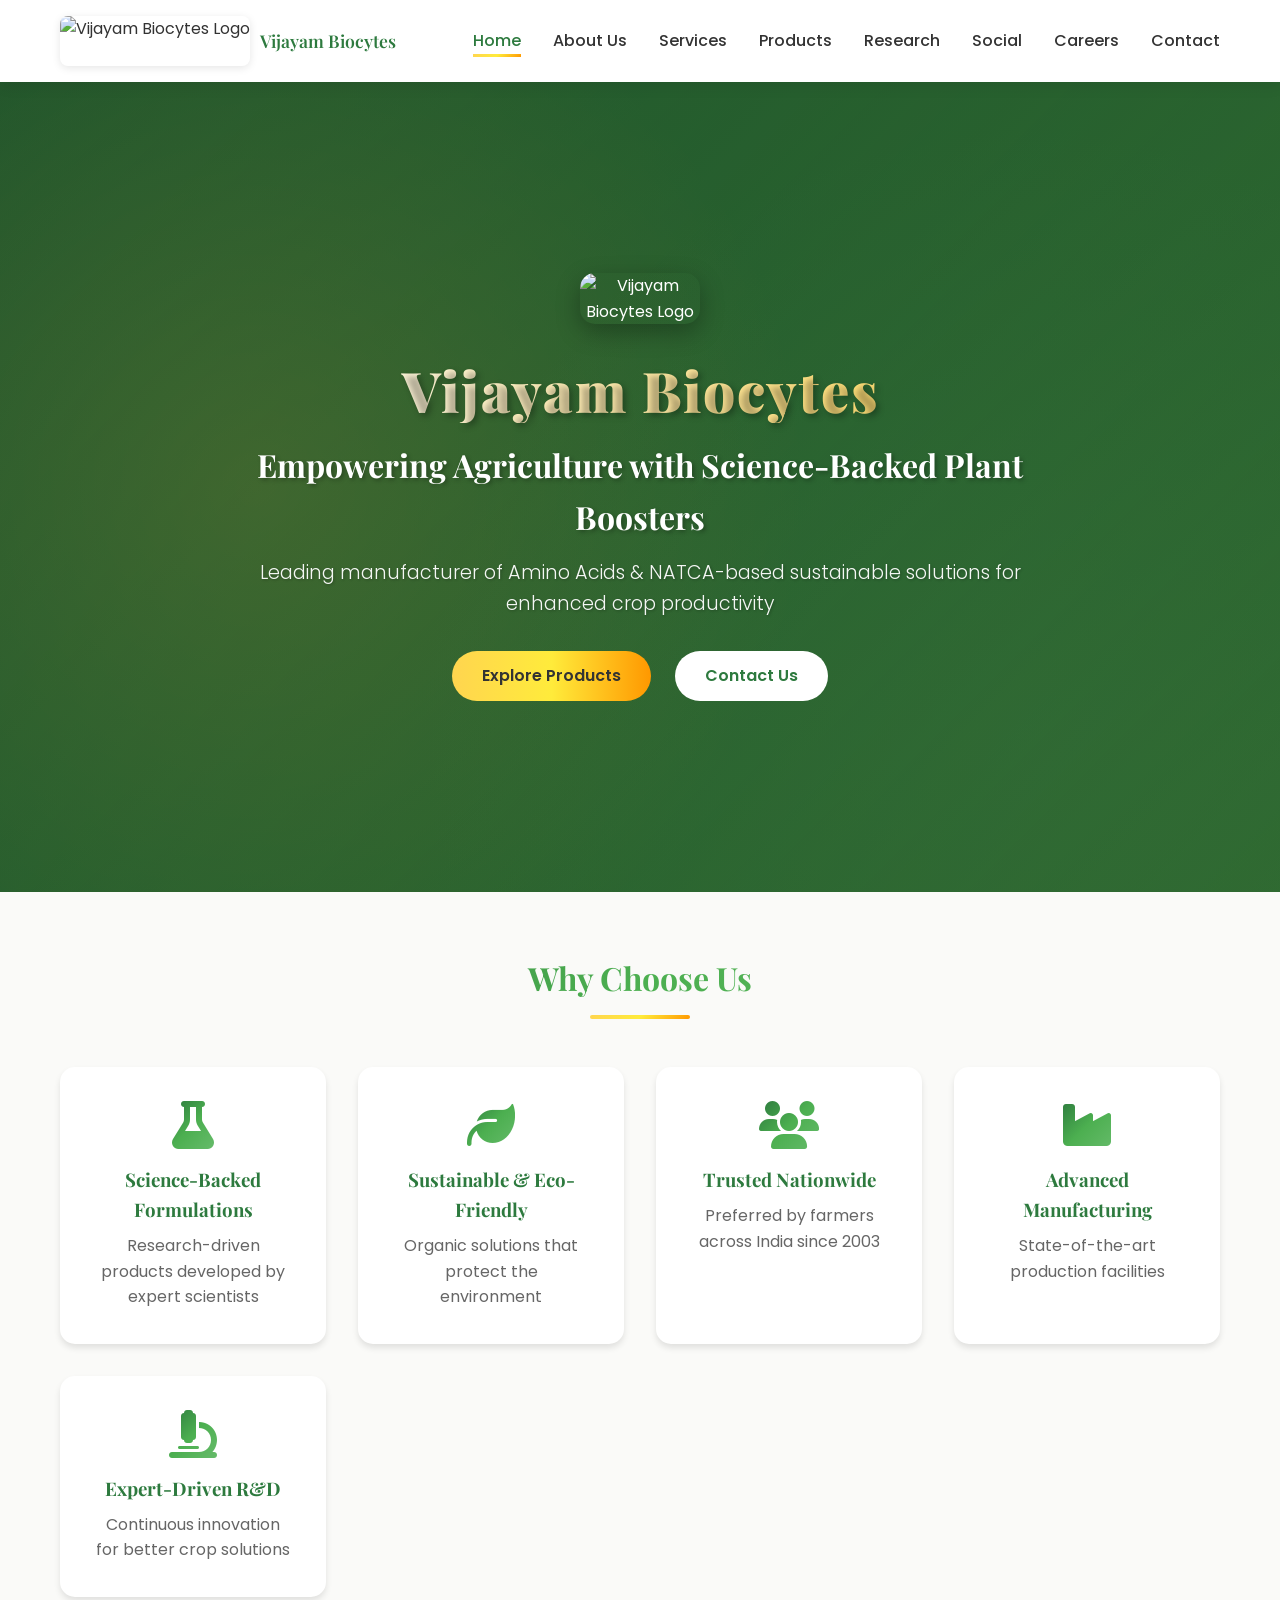
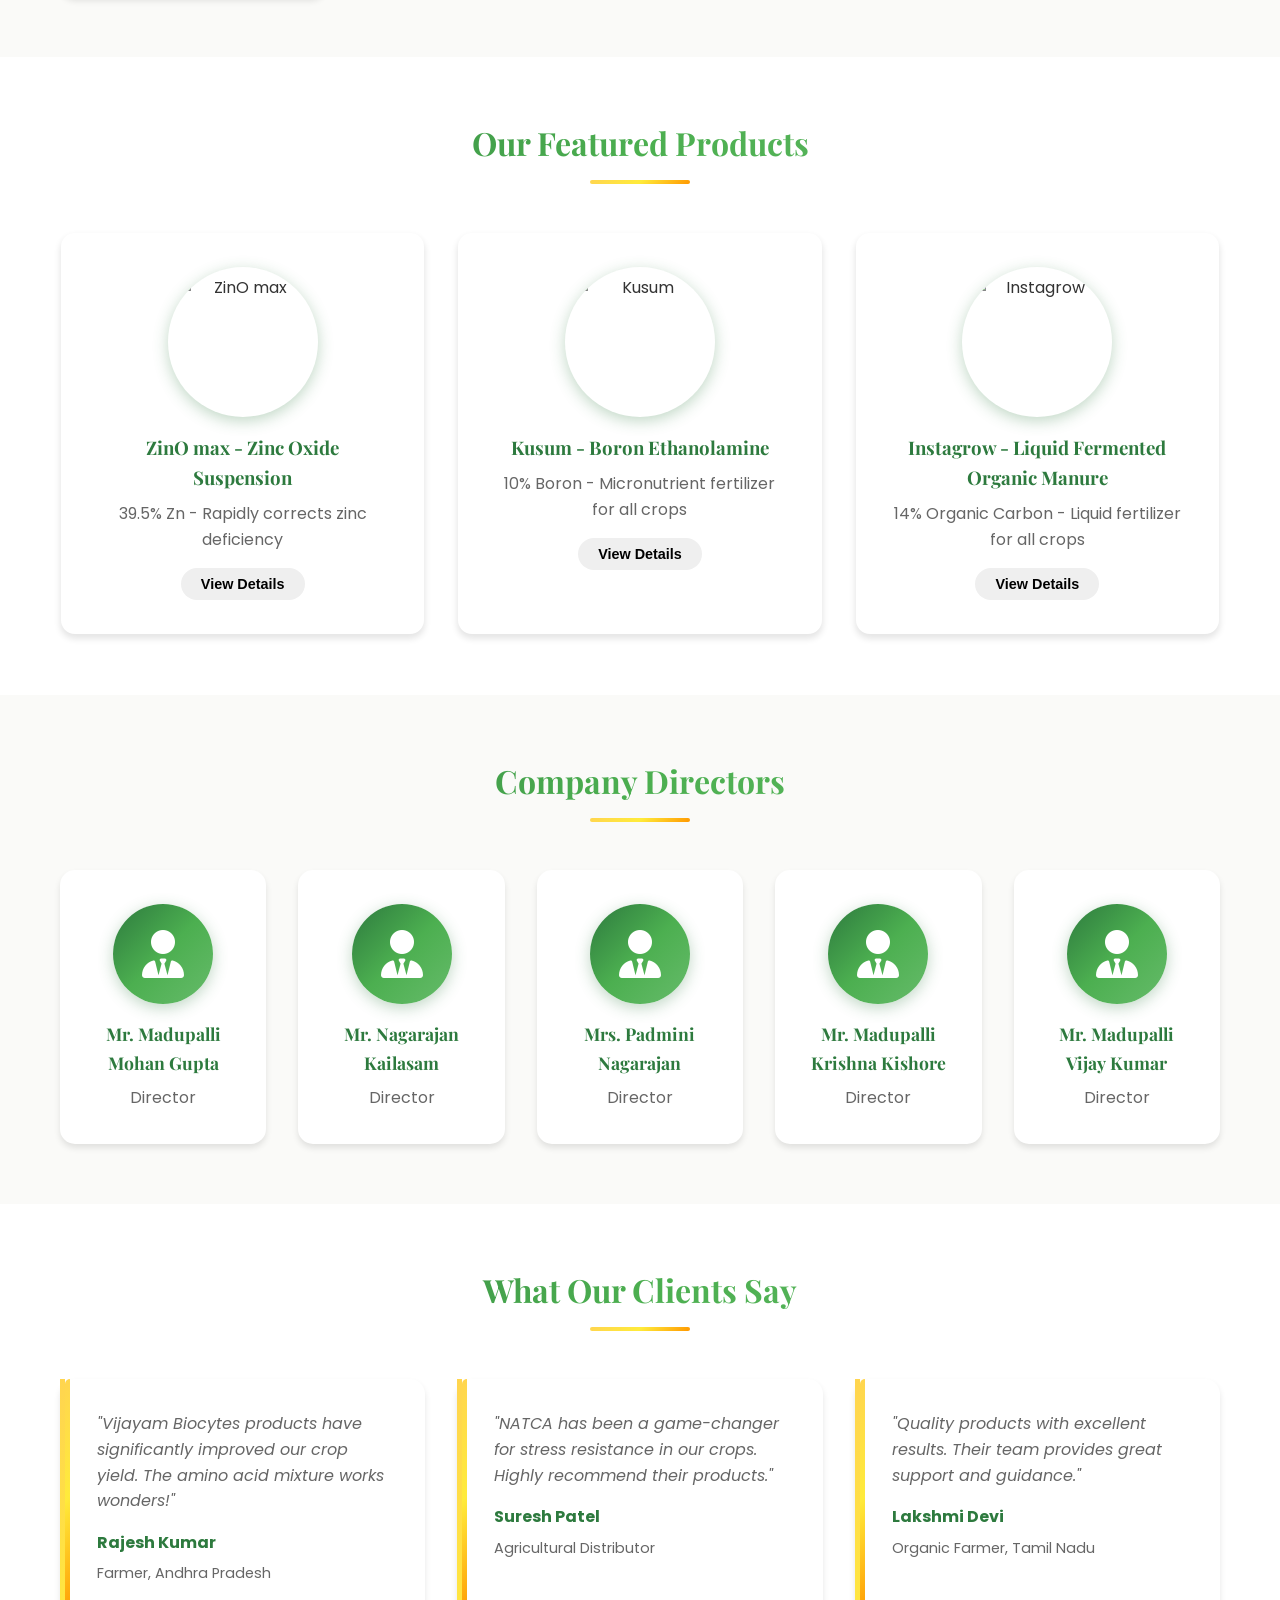
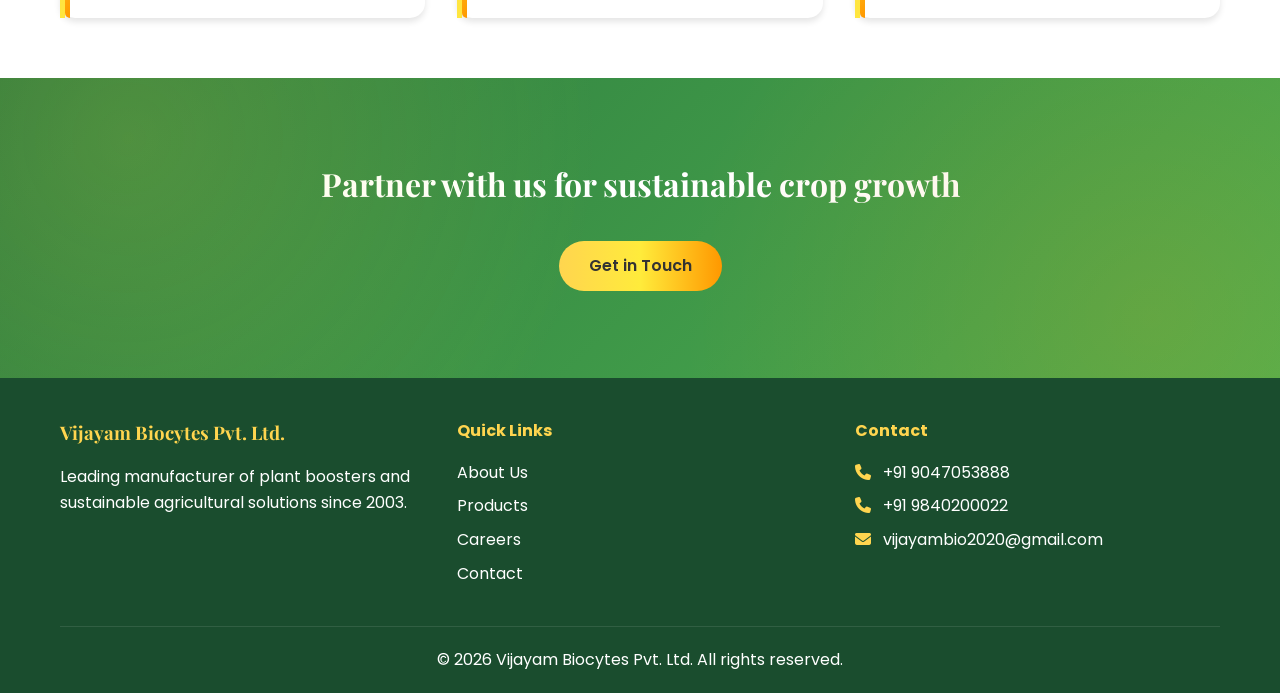
==== commit e15ff42c: "1 march" ====
--- a/index.html
+++ b/index.html
@@ -117,19 +117,19 @@
                     <button class="btn btn-small">View Details</button>
                 </div>
                 <div class="product-card" onclick="openModal('product1')">
-                    <div class="product-image">
-                        <i class="fas fa-seedling"></i>
-                    </div>
-                    <h3>Protein Hydrolysate (Amino Acid Mixture)</h3>
-                    <p>Natural amino acids for enhanced crop productivity</p>
+                    <div class="product-image-photo">
+                        <img src="https://i.ibb.co/RGVQvFGT/Whats-App-Image-2026-02-28-at-17-43-25.jpg" alt="Kusum">
+                    </div>
+                    <h3>Kusum - Boron Ethanolamine</h3>
+                    <p>10% Boron - Micronutrient fertilizer for all crops</p>
                     <button class="btn btn-small">View Details</button>
                 </div>
                 <div class="product-card" onclick="openModal('product2')">
-                    <div class="product-image">
-                        <i class="fas fa-spa"></i>
-                    </div>
-                    <h3>NATCA Powder</h3>
-                    <p>Plant growth promoter derived from L-Cysteine</p>
+                    <div class="product-image-photo">
+                        <img src="https://i.ibb.co/wnwbMJr/Whats-App-Image-2026-02-28-at-17-43-26.jpg" alt="Instagrow">
+                    </div>
+                    <h3>Instagrow - Liquid Fermented Organic Manure</h3>
+                    <p>14% Organic Carbon - Liquid fertilizer for all crops</p>
                     <button class="btn btn-small">View Details</button>
                 </div>
             </div>
@@ -304,40 +304,53 @@
     <div id="product1" class="modal">
         <div class="modal-content">
             <span class="close" onclick="closeModal('product1')">&times;</span>
-            <h2>Protein Hydrolysate (Amino Acid Mixture)</h2>
-            <p><strong>Description:</strong> A mixture of amino acids extracted from natural sources that enhances
-                productivity of all crops through foliar spray and drenching application.</p>
-            <p><strong>Composition:</strong> Total Dissolved Solids 40-42%, pH 3.5-4.5, Total Organic Carbon 6-7%, Total
-                Nitrogen 6.5-7.0%</p>
-            <p><strong>Usage:</strong> Dissolve 5-6 ml in 1 liter of water and apply through spraying or drenching at
-                initial growth, flowering, and fruiting stages.</p>
+            <h2>Kusum - Boron Ethanolamine</h2>
+            <p><strong>Description:</strong> Kusum is a concentrated liquid boron fertilizer made with ethanolamine to help plants absorb boron better. Boron is important for plant growth, as it supports cell wall development, metabolism, and overall plant health.</p>
+            
+            <p><strong>Composition:</strong></p>
+            <ul>
+                <li>Boron Ethanolamine as Boron: 10%</li>
+            </ul>
+            
             <p><strong>Benefits:</strong></p>
             <ul>
-                <li>Enhances chlorophyll synthesis</li>
-                <li>Makes plants stress resistant</li>
-                <li>Promotes flowering & fruit formation</li>
-                <li>Helps promoting soil micro flora</li>
-            </ul>
+                <li>Supports cell wall development and metabolism</li>
+                <li>Helps in flowering and fruiting</li>
+                <li>Improves the use of other fertilizers by boosting nutrient uptake</li>
+                <li>Helps maintain hormonal balance for better plant development and yield</li>
+                <li>Enhances overall plant health</li>
+            </ul>
+            
+            <p><strong>Recommended Crops:</strong> Beans, Pulses, Chilli, Tomato, Cotton, Paddy, Redgram, and all Vegetable crops</p>
+            <p><strong>Pack Size:</strong> 120 ml</p>
         </div>
     </div>
 
     <div id="product2" class="modal">
         <div class="modal-content">
             <span class="close" onclick="closeModal('product2')">&times;</span>
-            <h2>NATCA (N-Acetyl Thiazolidine-4-Carboxylic Acid)</h2>
-            <p><strong>Description:</strong> Plant growth promoter derived from sulphur-rich amino acid L-Cysteine,
-                serving as an effective plant growth regulator.</p>
-            <p><strong>Composition:</strong> 99% Pure NATCA Powder</p>
-            <p><strong>Usage:</strong> Dissolve at 500-1000 ppm and apply through foliar spray or drenching at critical
-                growth stages.</p>
+            <h2>Instagrow - Liquid Fermented Organic Manure</h2>
+            <p><strong>Description:</strong> Instagrow is a fermented liquid organic fertilizer created from organic liquid material, activated by Mountain Microorganisms like yeast, fungi, and bacteria using advanced fermentation technology.</p>
+            
+            <p><strong>Composition:</strong></p>
+            <ul>
+                <li>Total Organic Carbon: 14%</li>
+                <li>Total N, P₂O₅, and K₂O Nutrients: 1.2%</li>
+                <li>Total Moisture Content: 90-97%</li>
+            </ul>
+            
             <p><strong>Benefits:</strong></p>
             <ul>
-                <li>Enhances protein synthesis</li>
-                <li>Controls stress and promotes fast recovery</li>
-                <li>Supports pollination and fruit formation</li>
-                <li>Increases resistance to unfavorable climatic conditions</li>
-                <li>Supports disease suppression</li>
-            </ul>
+                <li>Provides plant-essential nutrients</li>
+                <li>Rich in vitamins and organic acids</li>
+                <li>Contains plant growth-promoting compounds</li>
+                <li>Improves soil health and microbial activity</li>
+                <li>Promotes overall plant growth and development</li>
+            </ul>
+            
+            <p><strong>Dosage:</strong> 2.5 to 3 ml in 1 Liter of water</p>
+            <p><strong>Recommended Crops:</strong> Paddy, Chilli, Tomato, Cotton, Redgram, and all Vegetable crops</p>
+            <p><strong>Pack Size:</strong> 120 ml</p>
         </div>
     </div>
 
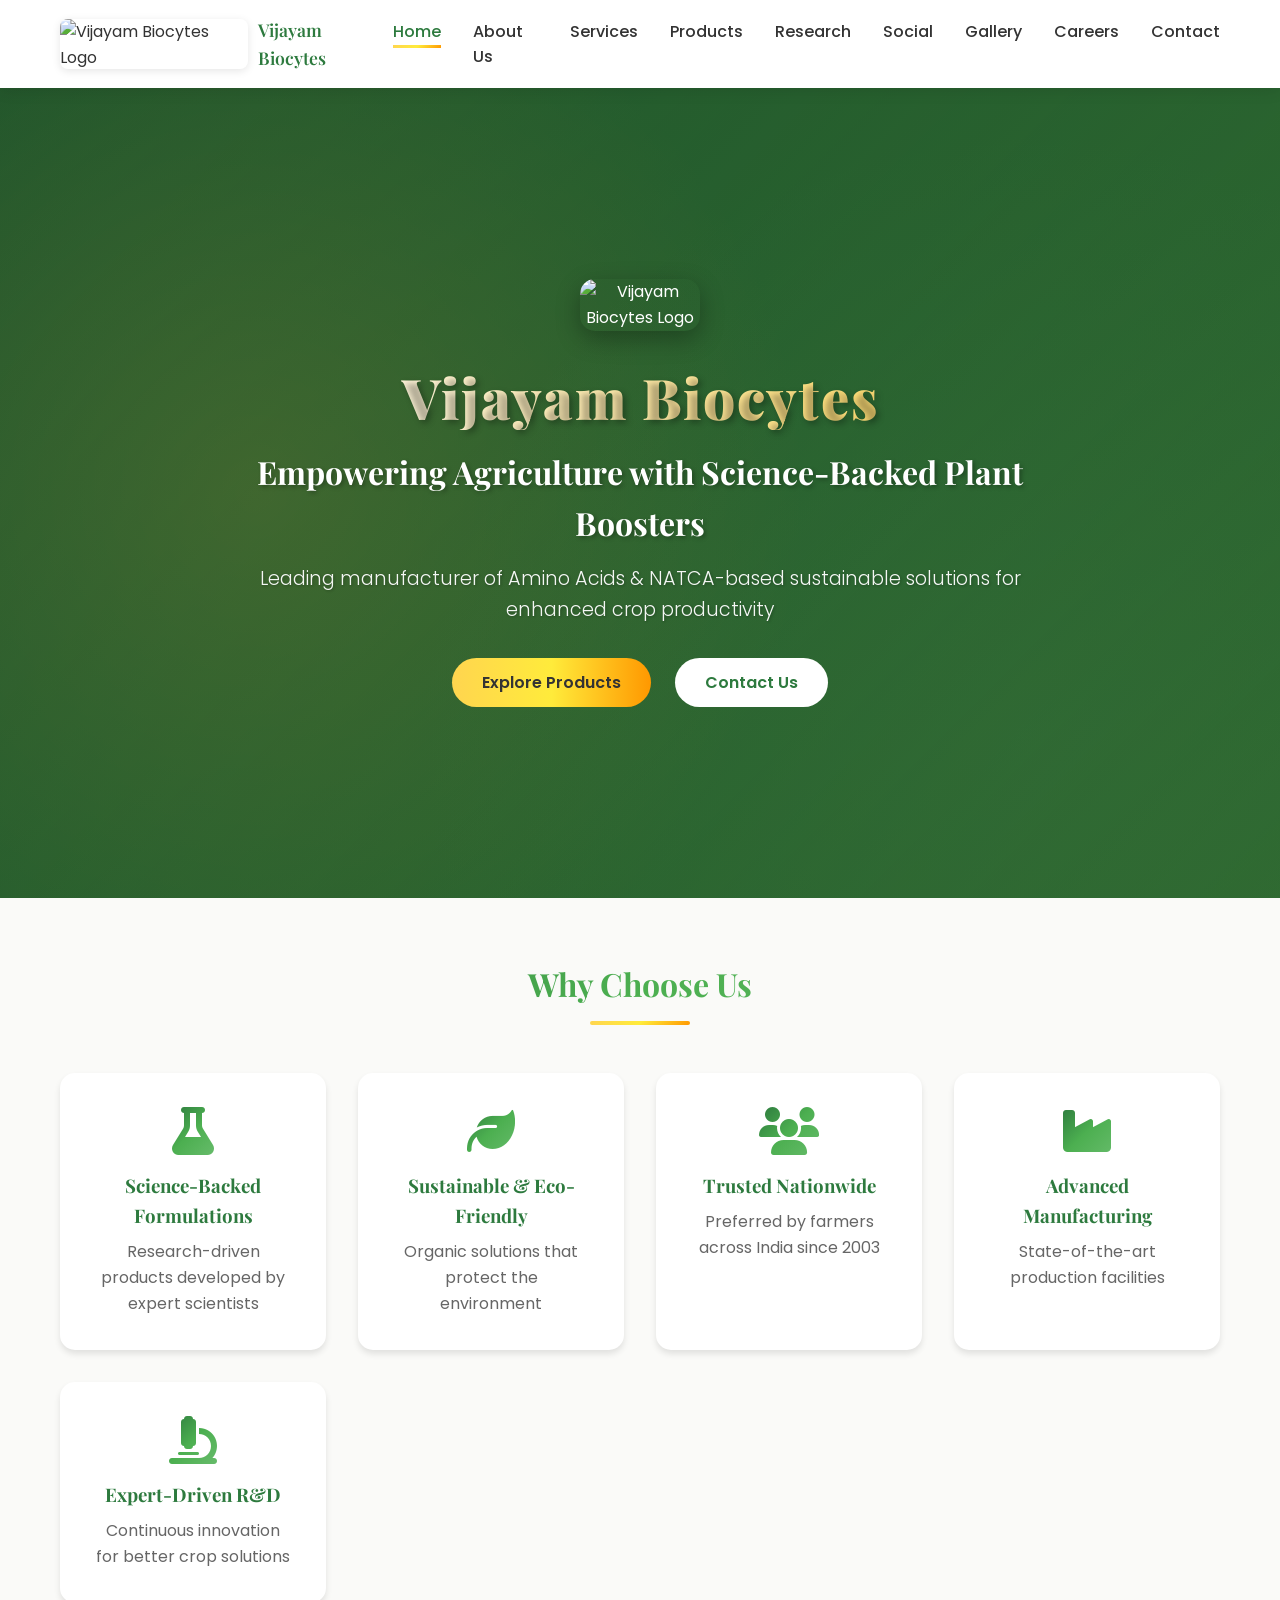
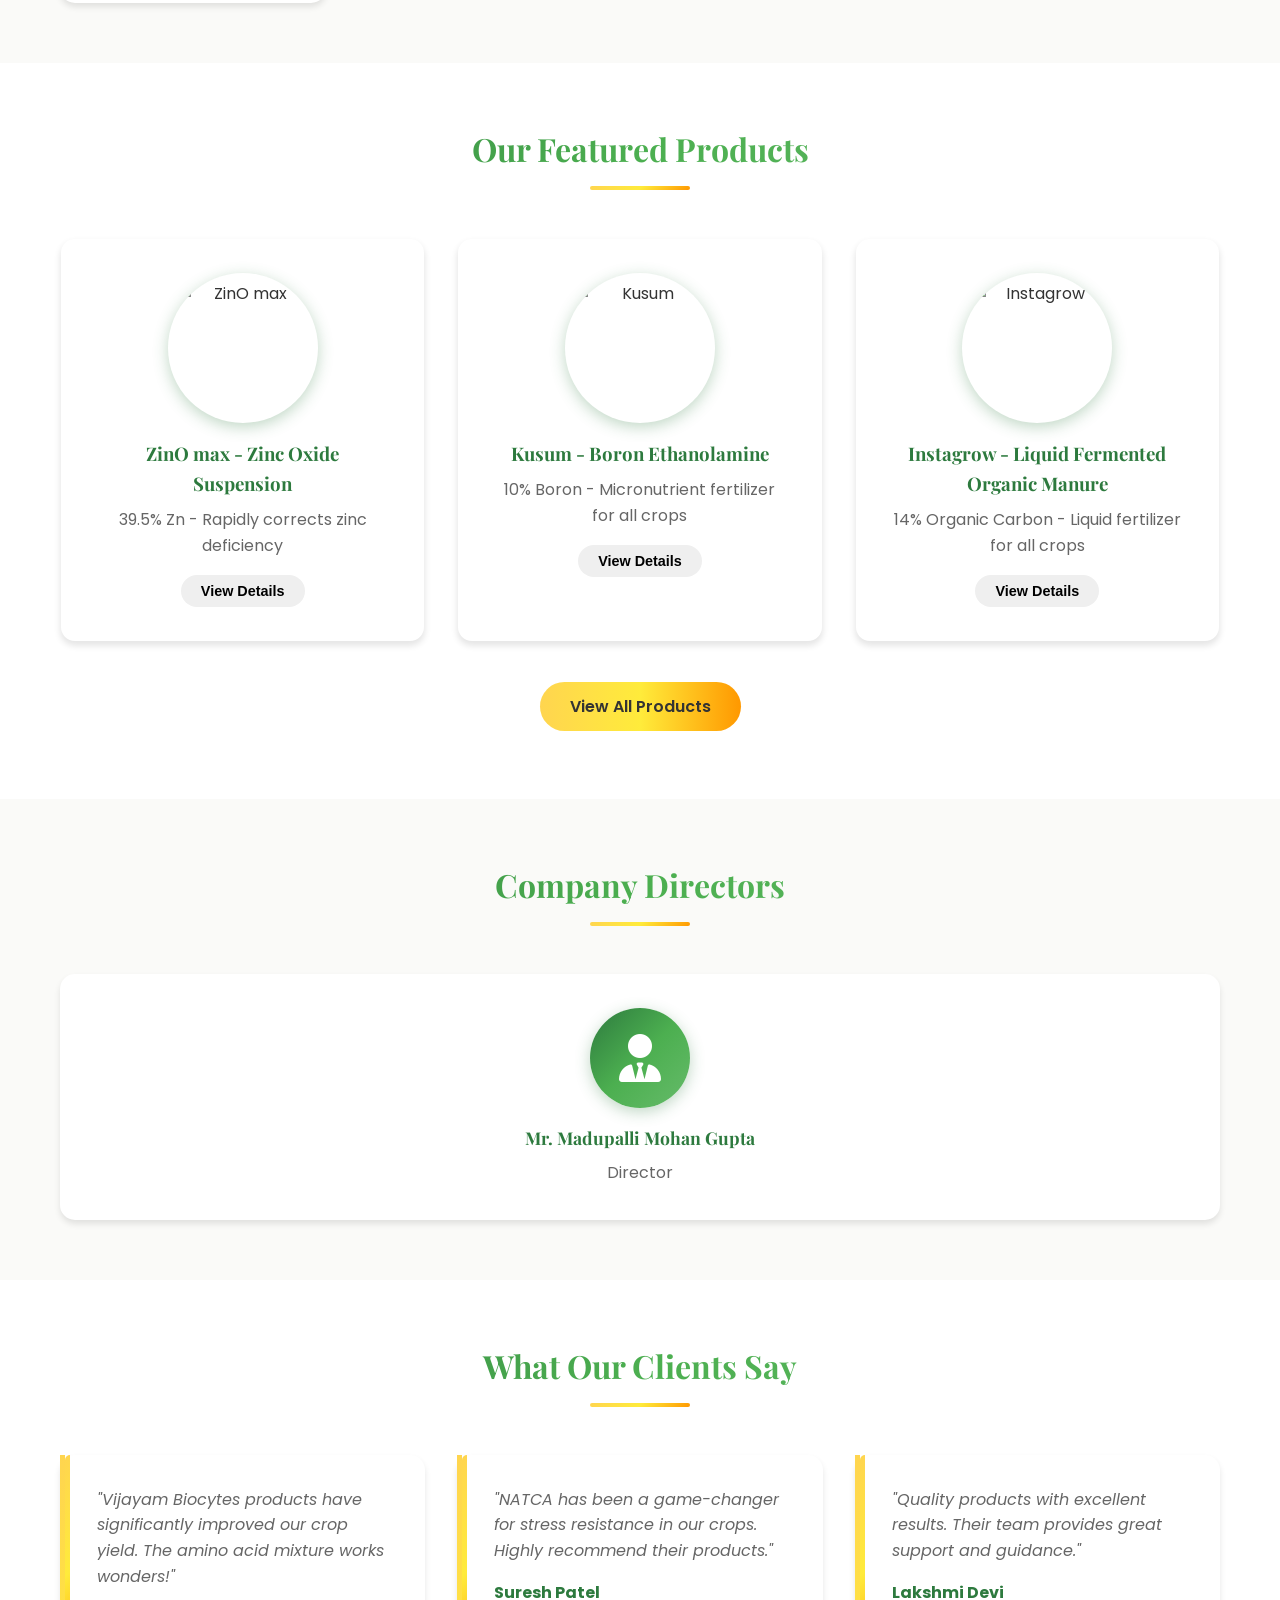
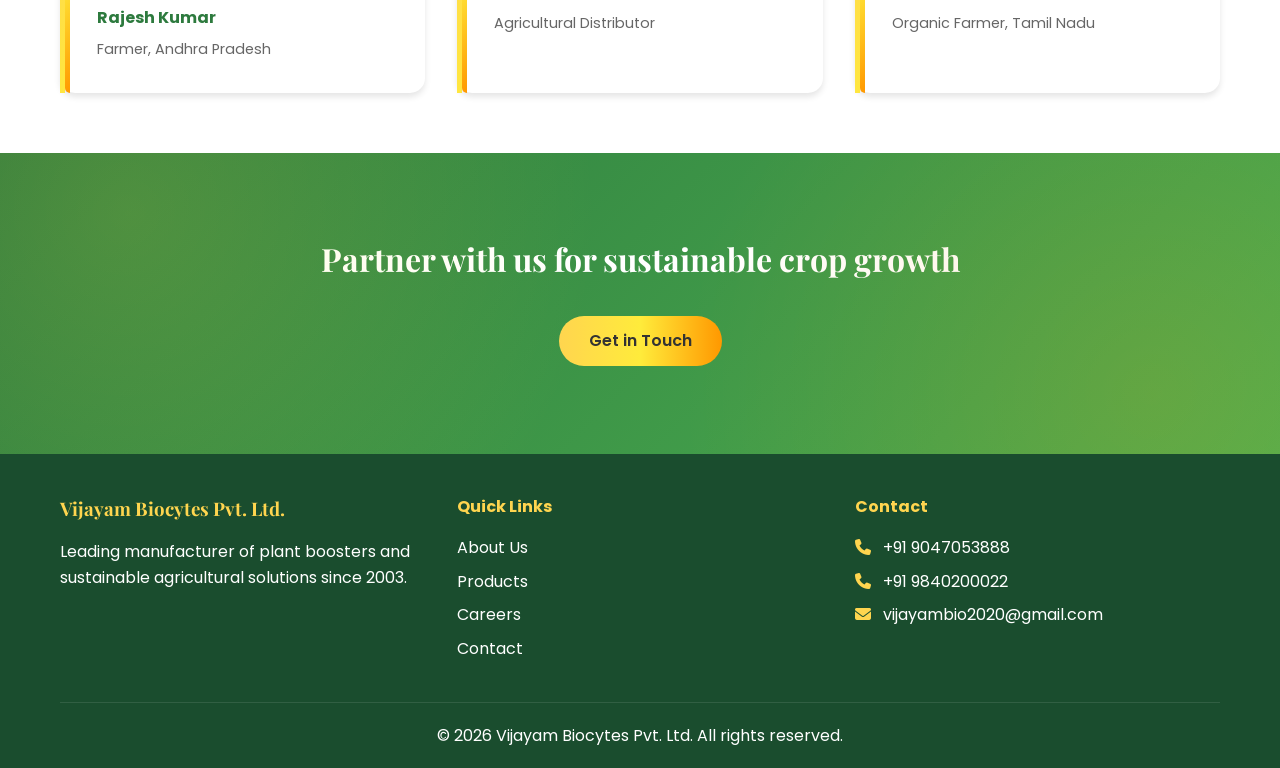
==== commit 79c8c9d3: "newwww" ====
--- a/index.html
+++ b/index.html
@@ -33,6 +33,7 @@
                 <li><a href="products.html">Products</a></li>
                 <li><a href="research.html">Research</a></li>
                 <li><a href="social.html">Social</a></li>
+                <li><a href="gallery.html">Gallery</a></li>
                 <li><a href="careers.html">Careers</a></li>
                 <li><a href="contact.html">Contact</a></li>
             </ul>
@@ -133,6 +134,9 @@
                     <button class="btn btn-small">View Details</button>
                 </div>
             </div>
+            <div style="text-align: center; margin-top: 2.5rem;">
+                <a href="products.html" class="btn btn-primary">View All Products</a>
+            </div>
         </div>
     </section>
 
@@ -146,34 +150,6 @@
                         <i class="fas fa-user-tie"></i>
                     </div>
                     <h3>Mr. Madupalli Mohan Gupta</h3>
-                    <p>Director</p>
-                </div>
-                <div class="director-card">
-                    <div class="director-image">
-                        <i class="fas fa-user-tie"></i>
-                    </div>
-                    <h3>Mr. Nagarajan Kailasam</h3>
-                    <p>Director</p>
-                </div>
-                <div class="director-card">
-                    <div class="director-image">
-                        <i class="fas fa-user-tie"></i>
-                    </div>
-                    <h3>Mrs. Padmini Nagarajan</h3>
-                    <p>Director</p>
-                </div>
-                <div class="director-card">
-                    <div class="director-image">
-                        <i class="fas fa-user-tie"></i>
-                    </div>
-                    <h3>Mr. Madupalli Krishna Kishore</h3>
-                    <p>Director</p>
-                </div>
-                <div class="director-card">
-                    <div class="director-image">
-                        <i class="fas fa-user-tie"></i>
-                    </div>
-                    <h3>Mr. Madupalli Vijay Kumar</h3>
                     <p>Director</p>
                 </div>
             </div>
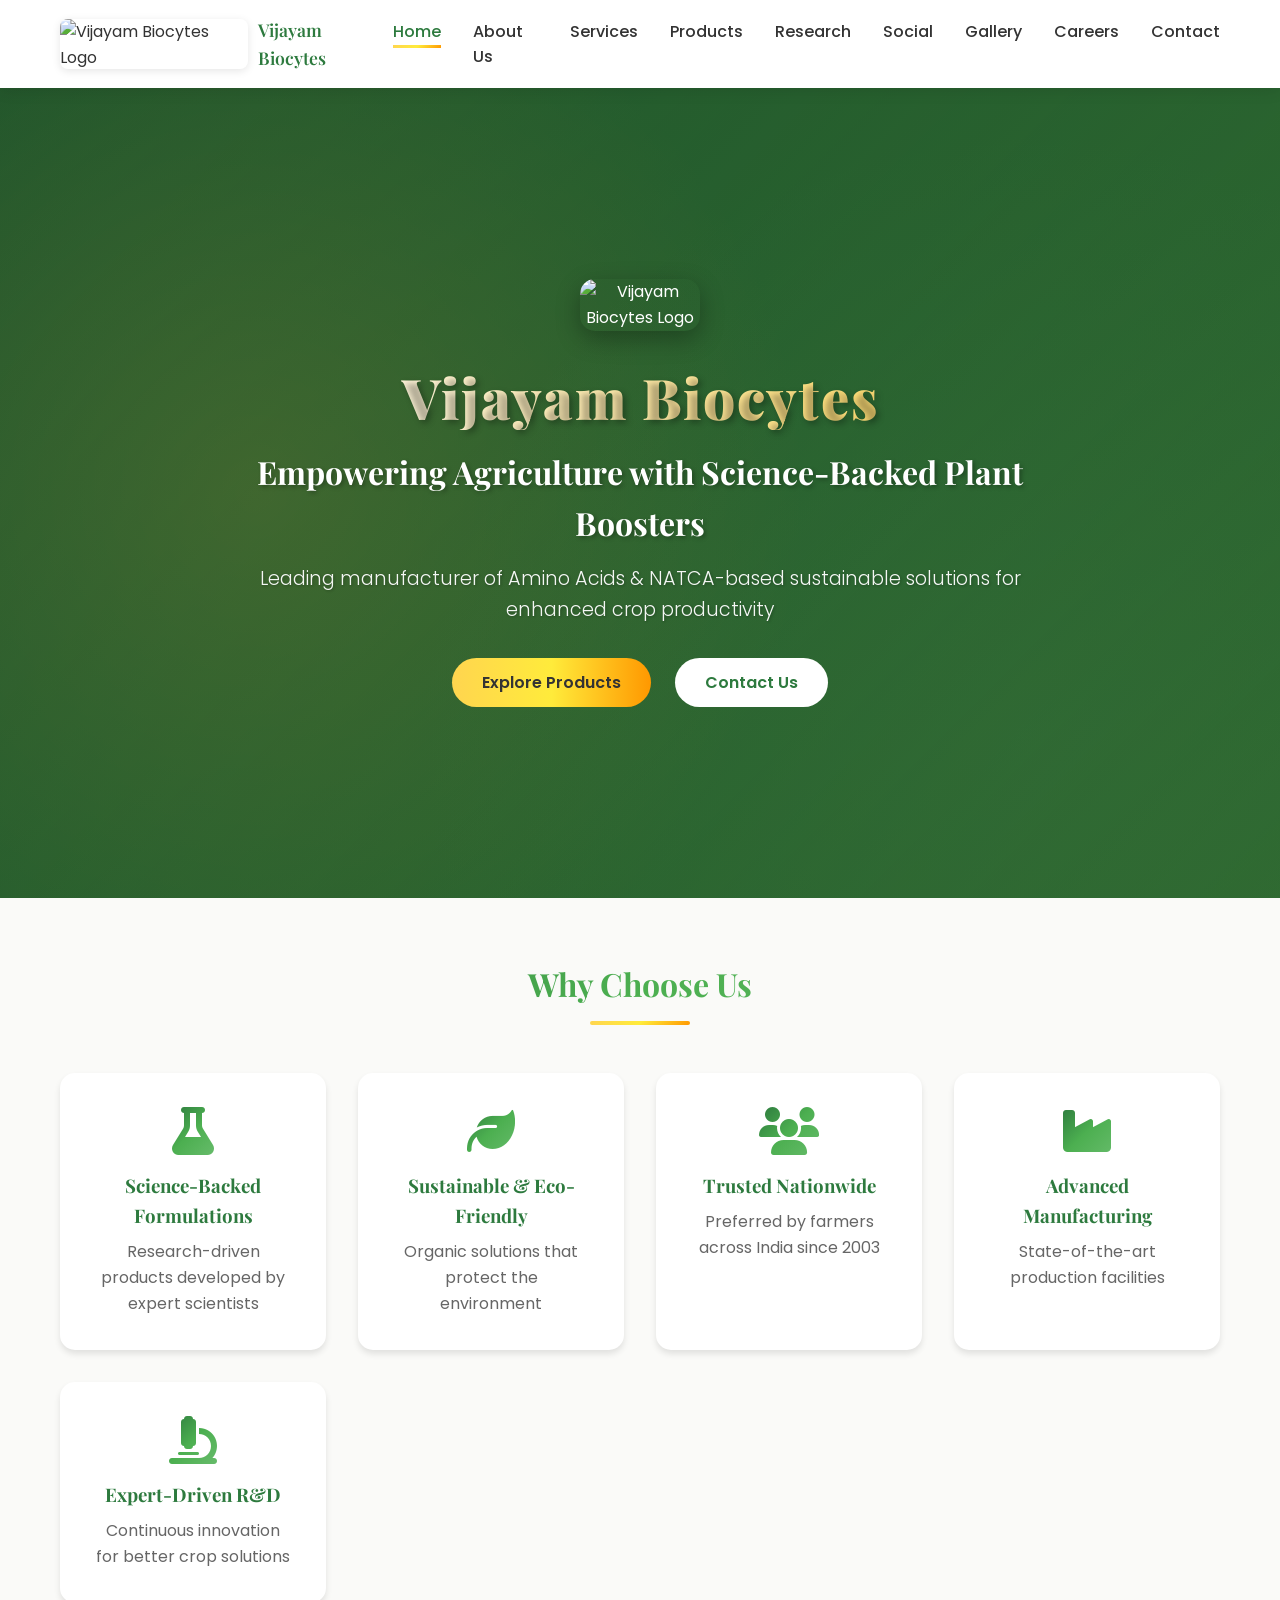
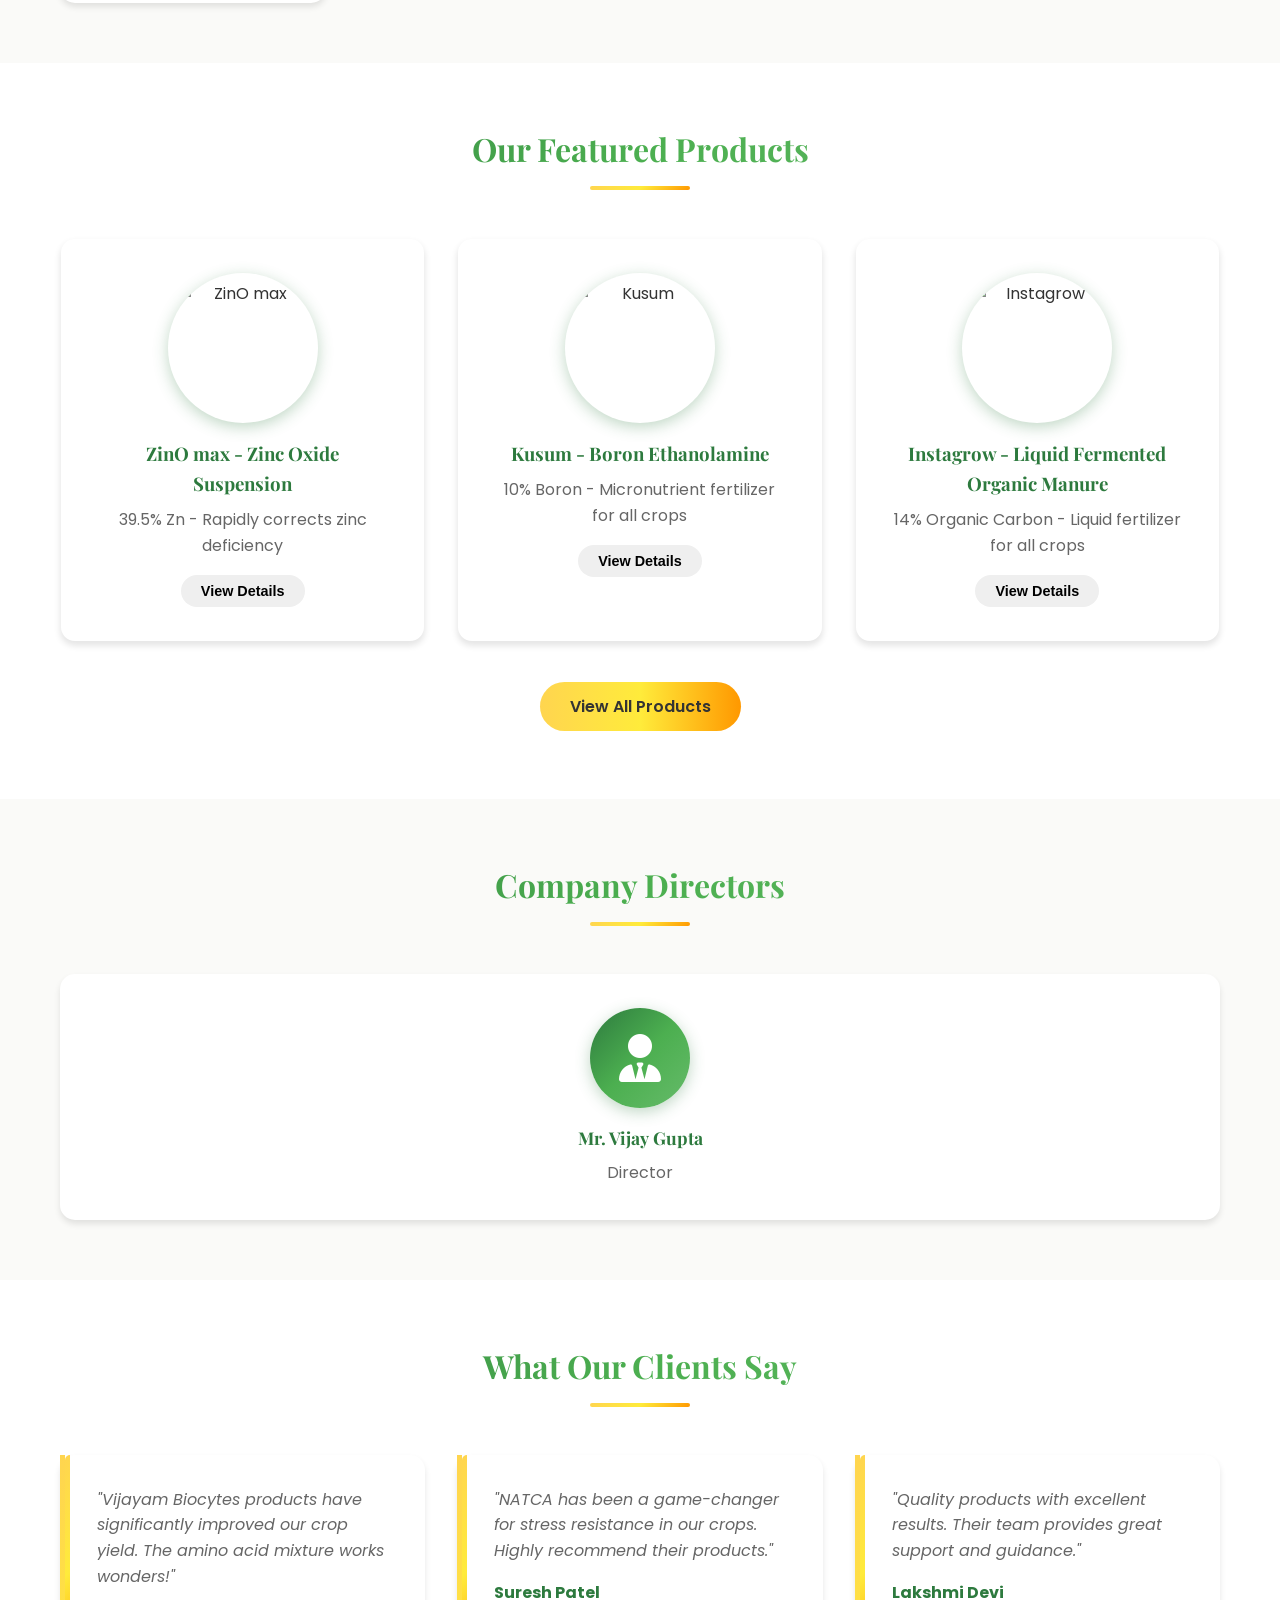
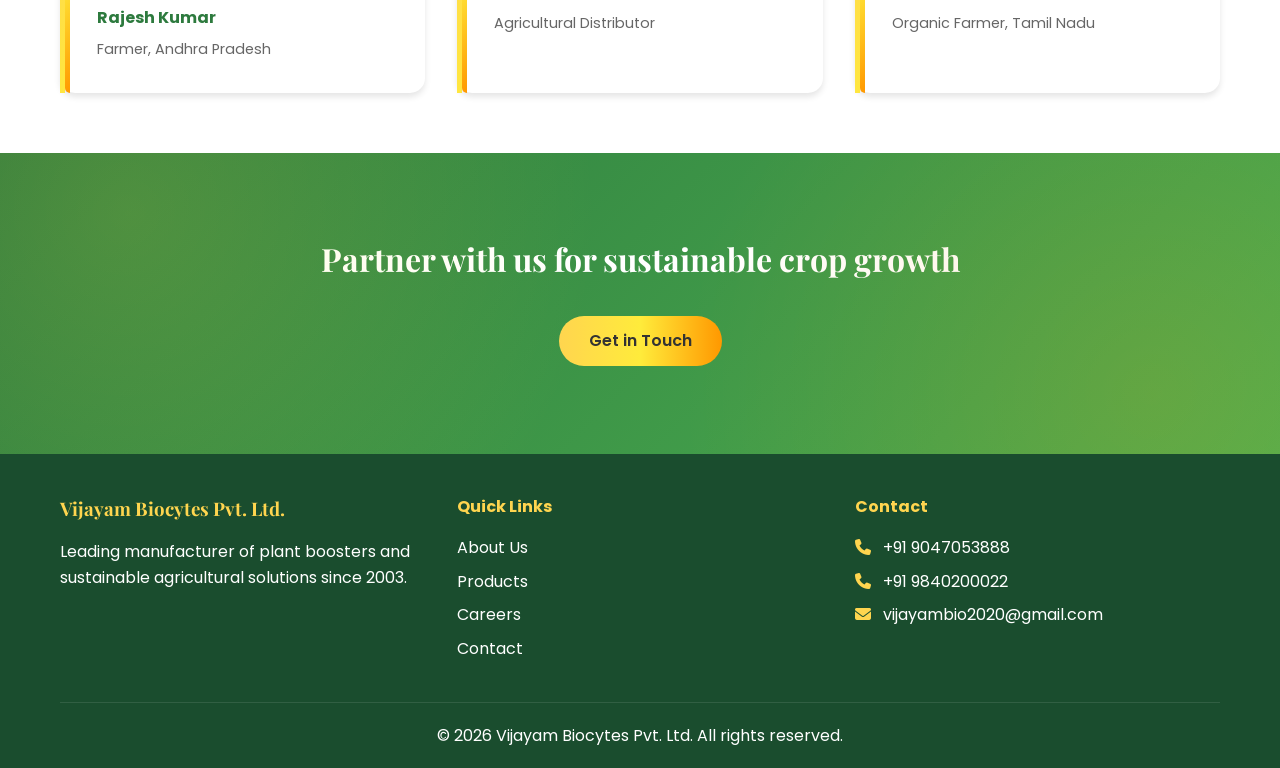
==== commit 9725be65: "latestt" ====
--- a/index.html
+++ b/index.html
@@ -149,7 +149,7 @@
                     <div class="director-image">
                         <i class="fas fa-user-tie"></i>
                     </div>
-                    <h3>Mr. Madupalli Mohan Gupta</h3>
+                    <h3>Mr. Vijay Gupta</h3>
                     <p>Director</p>
                 </div>
             </div>
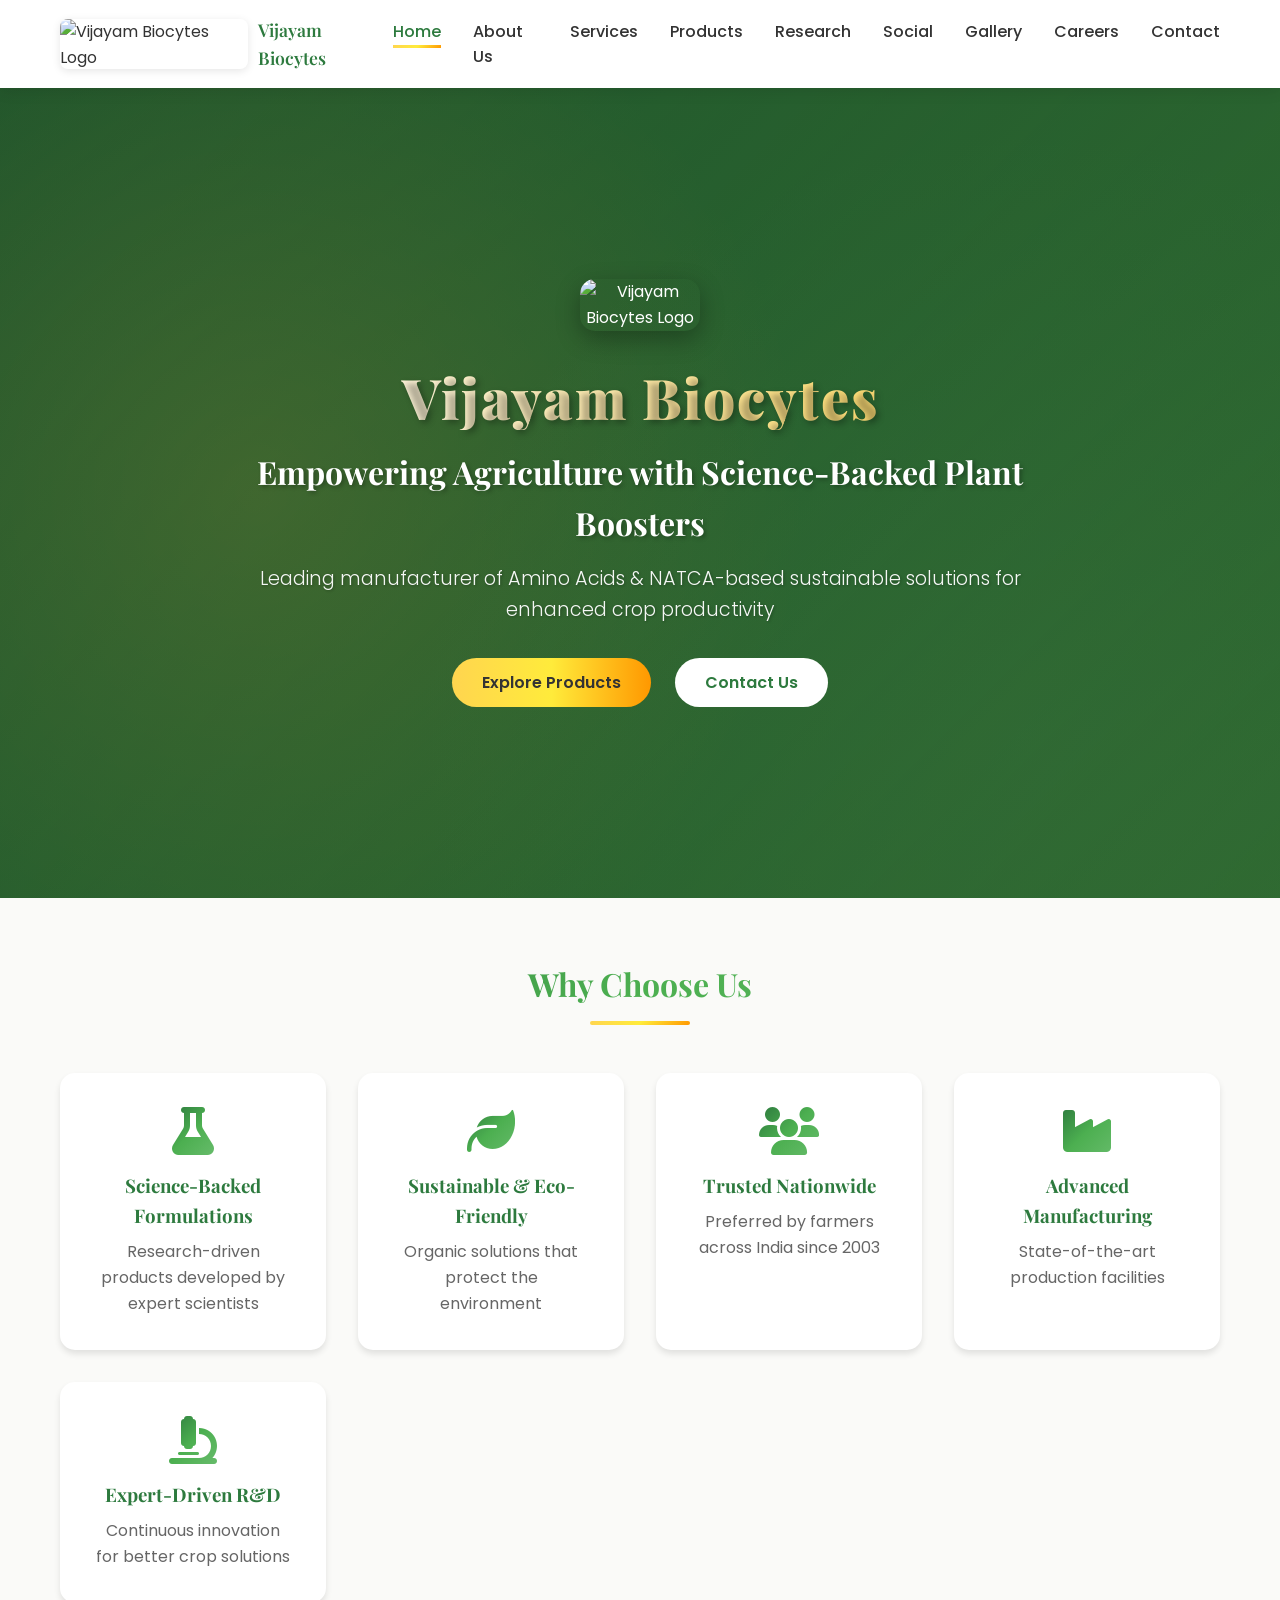
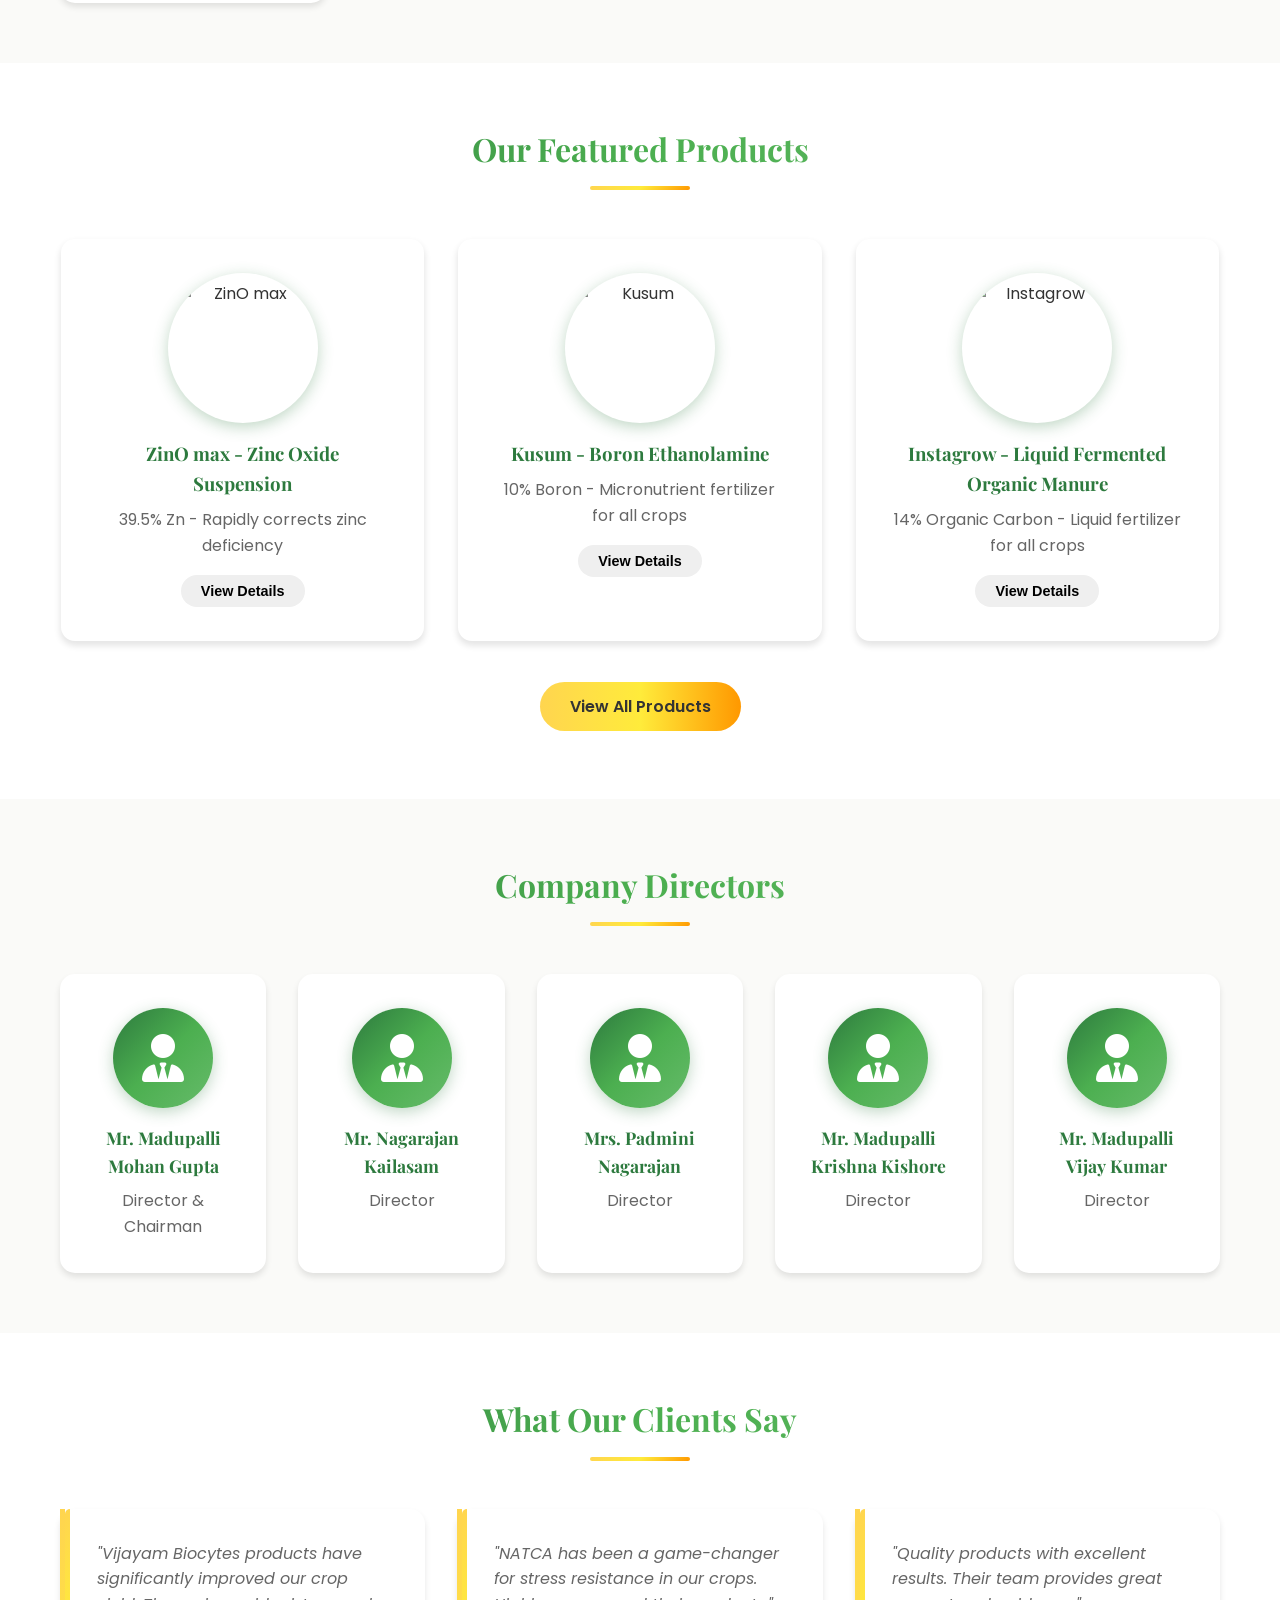
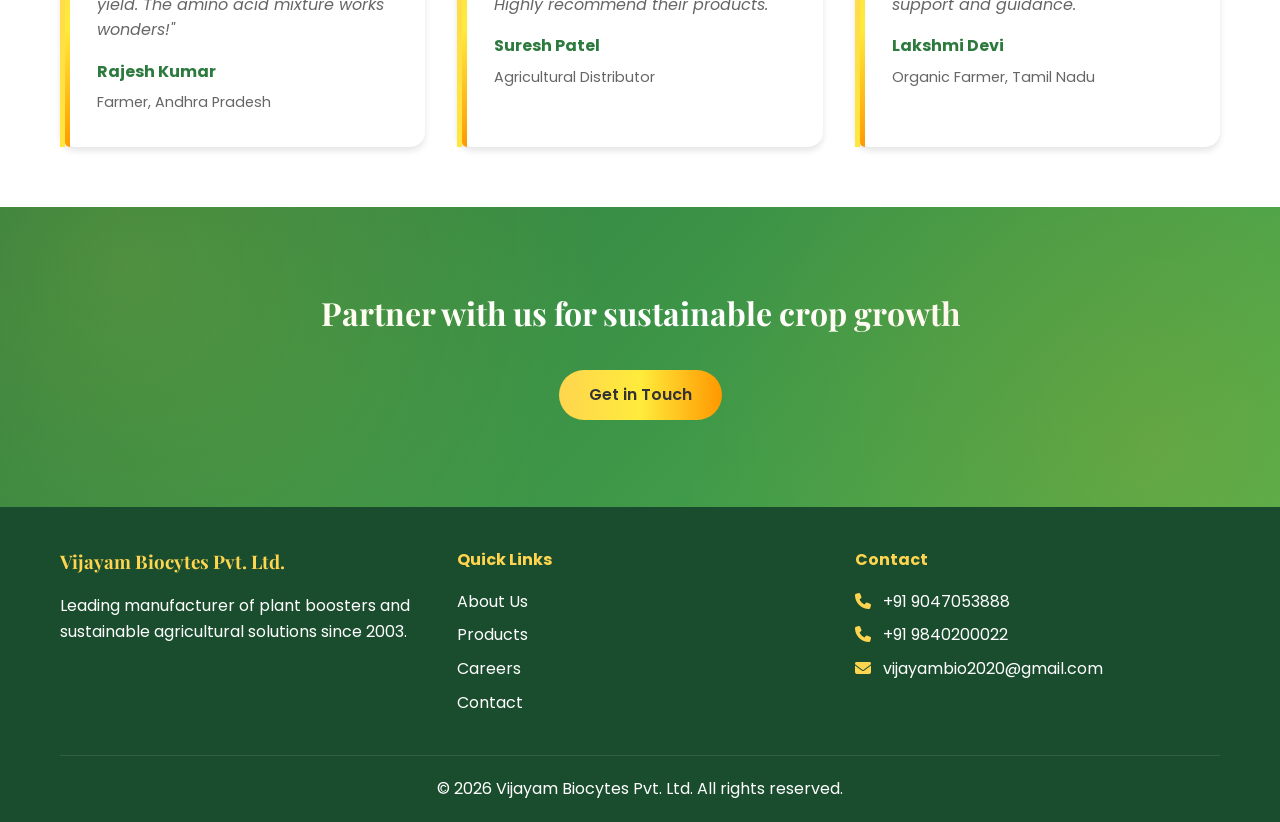
==== commit 5d9e90ac: "hif" ====
--- a/index.html
+++ b/index.html
@@ -149,7 +149,35 @@
                     <div class="director-image">
                         <i class="fas fa-user-tie"></i>
                     </div>
-                    <h3>Mr. Vijay Gupta</h3>
+                    <h3>Mr. Madupalli Mohan Gupta</h3>
+                    <p>Director &amp; Chairman</p>
+                </div>
+                <div class="director-card">
+                    <div class="director-image">
+                        <i class="fas fa-user-tie"></i>
+                    </div>
+                    <h3>Mr. Nagarajan Kailasam</h3>
+                    <p>Director</p>
+                </div>
+                <div class="director-card">
+                    <div class="director-image">
+                        <i class="fas fa-user-tie"></i>
+                    </div>
+                    <h3>Mrs. Padmini Nagarajan</h3>
+                    <p>Director</p>
+                </div>
+                <div class="director-card">
+                    <div class="director-image">
+                        <i class="fas fa-user-tie"></i>
+                    </div>
+                    <h3>Mr. Madupalli Krishna Kishore</h3>
+                    <p>Director</p>
+                </div>
+                <div class="director-card">
+                    <div class="director-image">
+                        <i class="fas fa-user-tie"></i>
+                    </div>
+                    <h3>Mr. Madupalli Vijay Kumar</h3>
                     <p>Director</p>
                 </div>
             </div>
